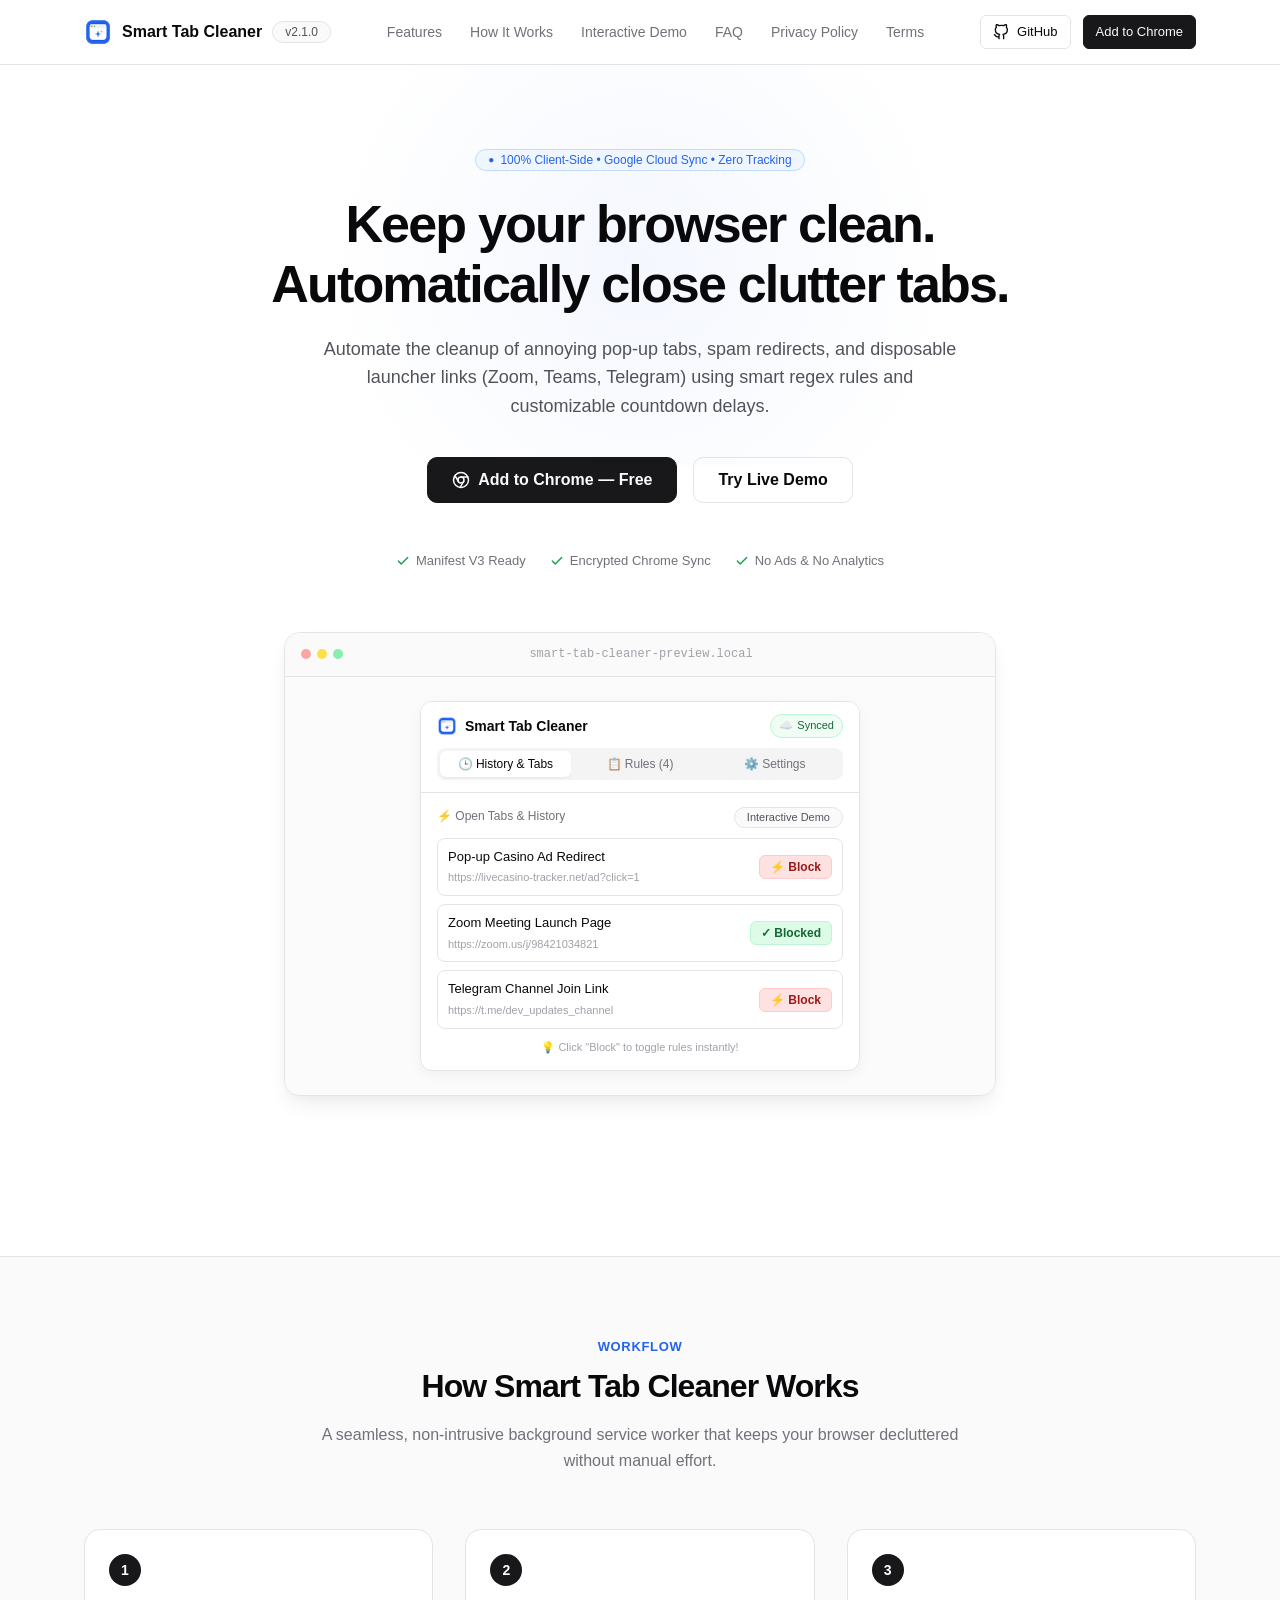
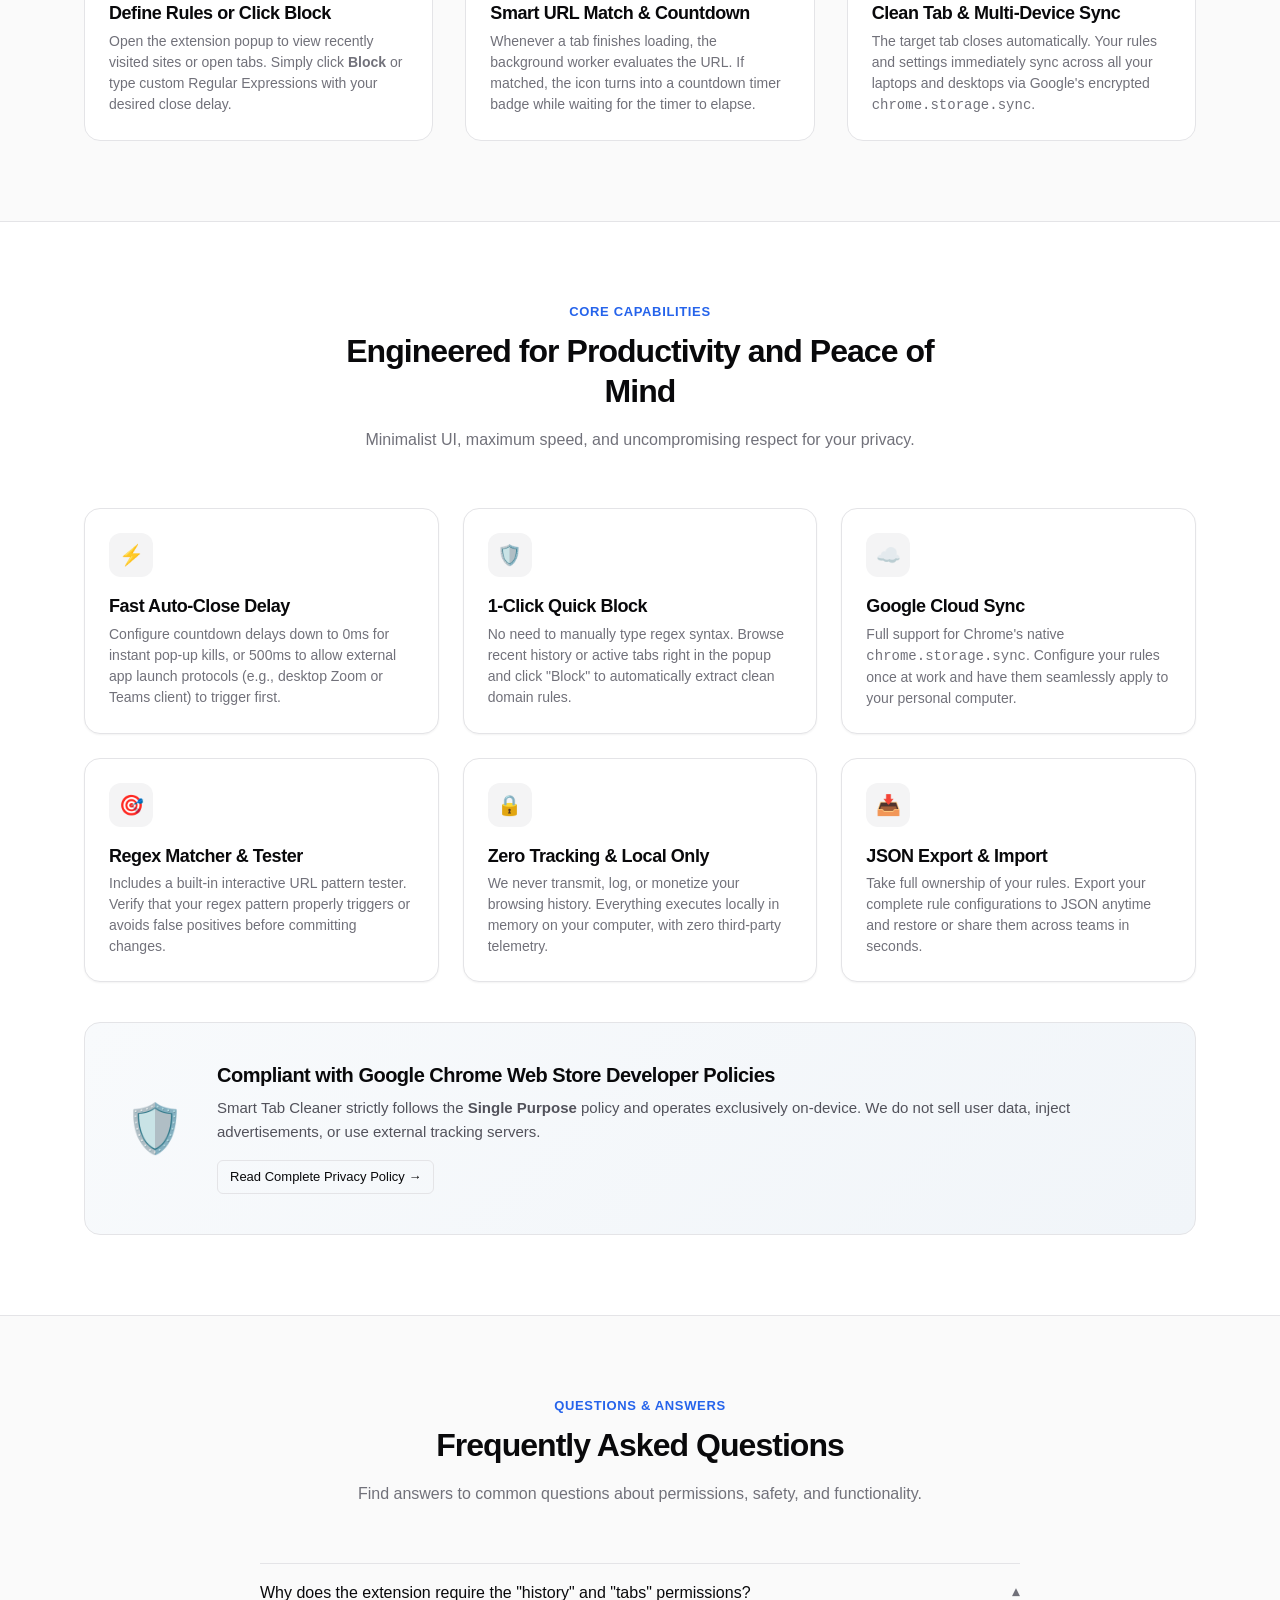
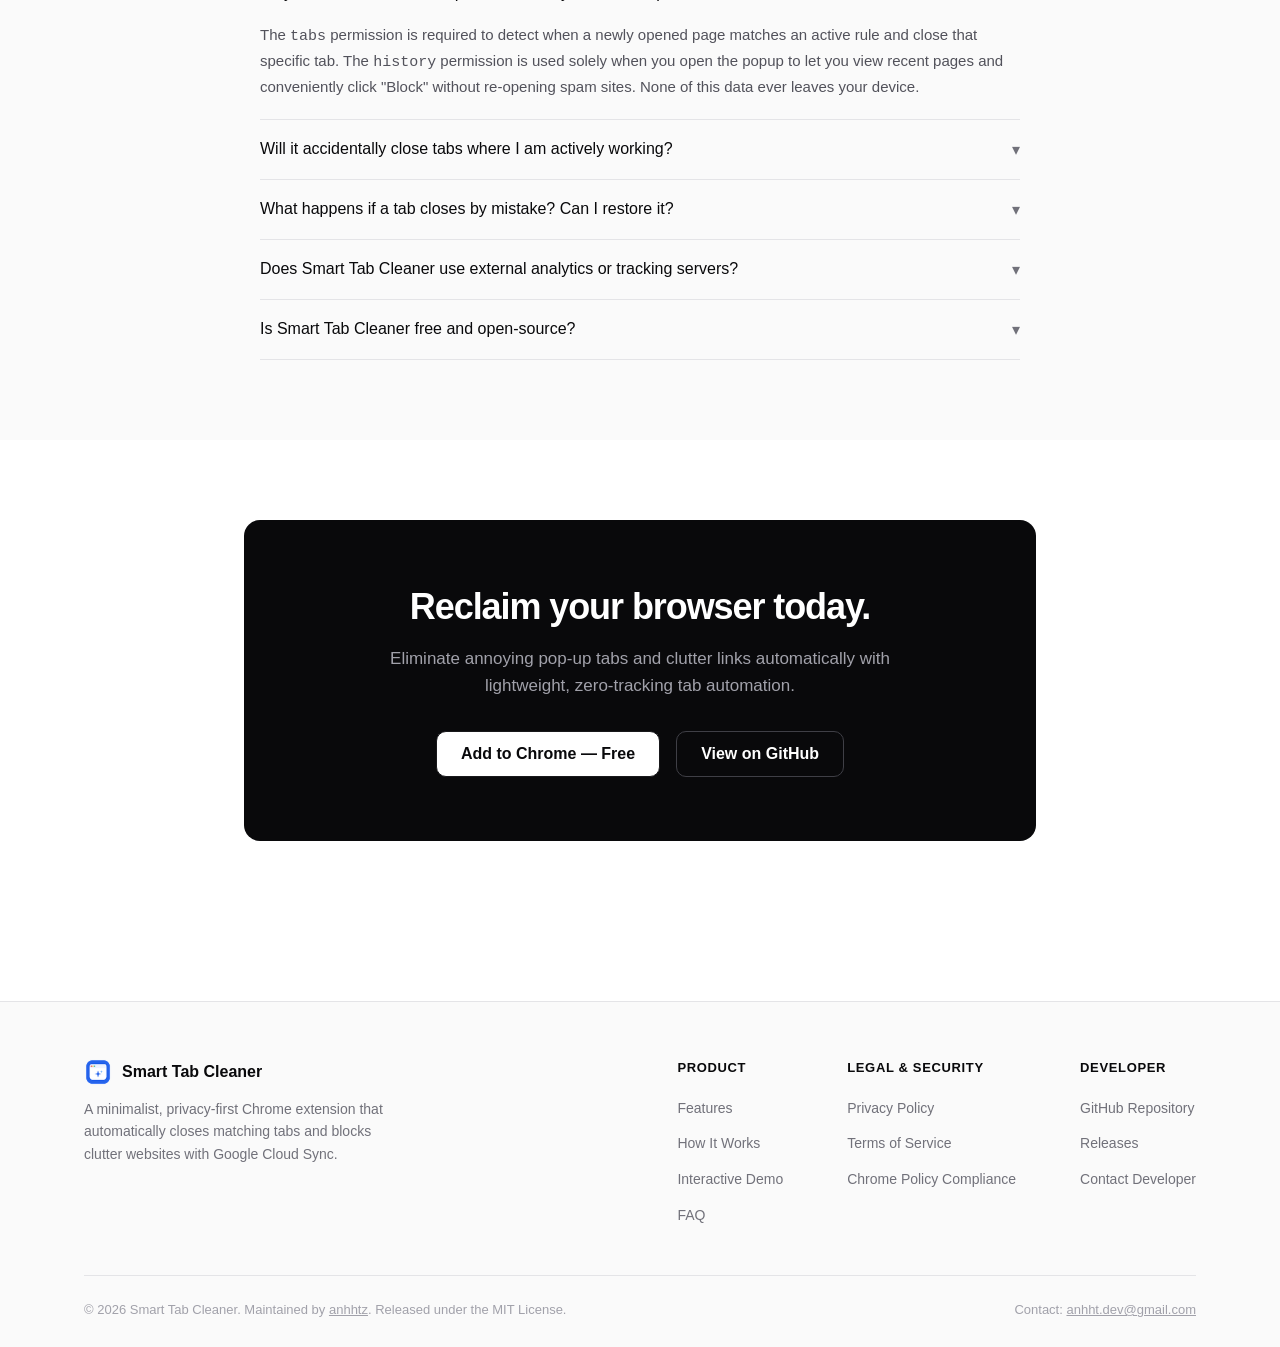
==== docs/index.html @ 65cd9bd7 "change folder to "docs"" ====
<!DOCTYPE html>
<html lang="en">
<head>
  <meta charset="UTF-8">
  <meta name="viewport" content="width=device-width, initial-scale=1.0">
  <title>Smart Tab Cleaner — Automated Tab Lifecycle & Anti-Clutter Extension</title>
  <meta name="description" content="Automate tab closing with custom rules, instant quick block from history, and seamless Google Cloud Sync. 100% Client-Side & Privacy-First.">
  <link rel="icon" type="image/png" href="./icons/icon48.png">
  <link rel="stylesheet" href="./css/shadcn.css">
</head>
<body>

  <!-- Top Navigation Bar -->
  <header class="site-header">
    <div class="container nav-wrapper">
      <a href="./index.html" class="brand-link">
        <img src="./icons/icon48.png" alt="Smart Tab Cleaner Logo" class="brand-logo">
        <span>Smart Tab Cleaner</span>
        <span class="badge badge-outline">v2.1.0</span>
      </a>

      <nav>
        <ul class="nav-links">
          <li><a href="#features" class="nav-link">Features</a></li>
          <li><a href="#how-it-works" class="nav-link">How It Works</a></li>
          <li><a href="#preview" class="nav-link">Interactive Demo</a></li>
          <li><a href="#faq" class="nav-link">FAQ</a></li>
          <li><a href="./privacy.html" class="nav-link">Privacy Policy</a></li>
          <li><a href="./terms.html" class="nav-link">Terms</a></li>
        </ul>
      </nav>

      <div class="nav-actions">
        <a href="https://github.com/anhhtz/smart-tab-cleaner-extension" target="_blank" rel="noopener noreferrer" class="btn btn-outline btn-sm">
          <svg width="16" height="16" viewBox="0 0 24 24" fill="none" stroke="currentColor" stroke-width="2" stroke-linecap="round" stroke-linejoin="round"><path d="M9 19c-5 1.5-5-2.5-7-3m14 6v-3.87a3.37 3.37 0 0 0-.94-2.61c3.14-.35 6.44-1.54 6.44-7A5.44 5.44 0 0 0 20 4.77 5.07 5.07 0 0 0 19.91 1S18.73.65 16 2.48a13.38 13.38 0 0 0-7 0C6.27.65 5.09 1 5.09 1A5.07 5.07 0 0 0 5 4.77a5.44 5.44 0 0 0-1.5 3.78c0 5.42 3.3 6.61 6.44 7A3.37 3.37 0 0 0 9 18.13V22"></path></svg>
          GitHub
        </a>
        <a href="https://github.com/anhhtz/smart-tab-cleaner-extension/releases" target="_blank" rel="noopener noreferrer" class="btn btn-primary btn-sm">
          Add to Chrome
        </a>
      </div>
    </div>
  </header>

  <!-- Hero Section -->
  <section class="hero-section">
    <div class="container">
      <div class="hero-pill">
        <span class="badge badge-brand">
          <span style="font-size: 10px;">●</span> 100% Client-Side • Google Cloud Sync • Zero Tracking
        </span>
      </div>

      <h1 class="hero-title">Keep your browser clean.<br>Automatically close clutter tabs.</h1>
      
      <p class="hero-lead">
        Automate the cleanup of annoying pop-up tabs, spam redirects, and disposable launcher links (Zoom, Teams, Telegram) using smart regex rules and customizable countdown delays.
      </p>

      <div class="hero-cta">
        <a href="https://github.com/anhhtz/smart-tab-cleaner-extension/releases" target="_blank" rel="noopener noreferrer" class="btn btn-primary btn-lg">
          <svg width="18" height="18" viewBox="0 0 24 24" fill="none" stroke="currentColor" stroke-width="2" stroke-linecap="round" stroke-linejoin="round"><circle cx="12" cy="12" r="10"></circle><circle cx="12" cy="12" r="4"></circle><line x1="21.17" y1="8" x2="12" y2="8"></line><line x1="3.95" y1="6.06" x2="8.54" y2="14"></line><line x1="10.88" y1="21.94" x2="15.46" y2="14"></line></svg>
          Add to Chrome — Free
        </a>
        <a href="#preview" class="btn btn-outline btn-lg">
          Try Live Demo
        </a>
      </div>

      <div class="meta-trust">
        <div class="meta-trust-item">
          <svg width="14" height="14" viewBox="0 0 24 24" fill="none" stroke="#16a34a" stroke-width="2.5" stroke-linecap="round" stroke-linejoin="round"><path d="M20 6L9 17l-5-5"></path></svg>
          Manifest V3 Ready
        </div>
        <div class="meta-trust-item">
          <svg width="14" height="14" viewBox="0 0 24 24" fill="none" stroke="#16a34a" stroke-width="2.5" stroke-linecap="round" stroke-linejoin="round"><path d="M20 6L9 17l-5-5"></path></svg>
          Encrypted Chrome Sync
        </div>
        <div class="meta-trust-item">
          <svg width="14" height="14" viewBox="0 0 24 24" fill="none" stroke="#16a34a" stroke-width="2.5" stroke-linecap="round" stroke-linejoin="round"><path d="M20 6L9 17l-5-5"></path></svg>
          No Ads & No Analytics
        </div>
      </div>
    </div>
  </section>

  <!-- Interactive Live Preview Section -->
  <section class="section" id="preview" style="padding-top: 0;">
    <div class="container preview-container">
      <div class="browser-mockup">
        <!-- Mockup top bar -->
        <div class="browser-mockup-header">
          <div class="window-dots">
            <div class="window-dot red"></div>
            <div class="window-dot yellow"></div>
            <div class="window-dot green"></div>
          </div>
          <div style="font-size: 0.75rem; color: #a1a1aa; font-family: monospace;">smart-tab-cleaner-preview.local</div>
          <div style="width: 40px;"></div>
        </div>

        <!-- Mockup body containing Extension UI -->
        <div class="browser-mockup-body">
          <div class="extension-frame">
            <!-- Extension Header -->
            <div class="ext-header">
              <div class="ext-top">
                <div class="ext-brand">
                  <img src="./icons/icon48.png" width="20" height="20" alt="icon">
                  <span>Smart Tab Cleaner</span>
                </div>
                <div class="ext-sync-pill">
                  <span>☁️</span> Synced
                </div>
              </div>

              <!-- Extension Nav Tabs -->
              <div class="ext-tabs-nav">
                <button class="ext-tab-btn active" data-tab="paneHistory">🕒 History & Tabs</button>
                <button class="ext-tab-btn" data-tab="paneRules">📋 Rules (4)</button>
                <button class="ext-tab-btn" data-tab="paneSettings">⚙️ Settings</button>
              </div>
            </div>

            <!-- TAB 1: History & Open Tabs Pane -->
            <div class="ext-content ext-tab-pane" id="paneHistory">
              <div style="margin-bottom: 10px; display: flex; justify-content: space-between; align-items: center;">
                <span style="font-size: 0.75rem; color: #71717a; font-weight: 500;">⚡ Open Tabs & History</span>
                <span class="badge badge-outline" style="font-size: 0.6875rem;">Interactive Demo</span>
              </div>

              <!-- List item 1 -->
              <div class="ext-list-item">
                <div class="ext-item-info">
                  <div class="ext-item-title">Pop-up Casino Ad Redirect</div>
                  <div class="ext-item-url">https://livecasino-tracker.net/ad?click=1</div>
                </div>
                <button class="demo-block-btn ext-btn-block">⚡ Block</button>
              </div>

              <!-- List item 2 -->
              <div class="ext-list-item">
                <div class="ext-item-info">
                  <div class="ext-item-title">Zoom Meeting Launch Page</div>
                  <div class="ext-item-url">https://zoom.us/j/98421034821</div>
                </div>
                <button class="demo-block-btn ext-btn-blocked">✓ Blocked</button>
              </div>

              <!-- List item 3 -->
              <div class="ext-list-item">
                <div class="ext-item-info">
                  <div class="ext-item-title">Telegram Channel Join Link</div>
                  <div class="ext-item-url">https://t.me/dev_updates_channel</div>
                </div>
                <button class="demo-block-btn ext-btn-block">⚡ Block</button>
              </div>

              <div style="font-size: 0.6875rem; color: #a1a1aa; text-align: center; margin-top: 10px;">
                💡 Click "Block" to toggle rules instantly!
              </div>
            </div>

            <!-- TAB 2: Rules & Live Tester Pane -->
            <div class="ext-content ext-tab-pane" id="paneRules" style="display: none;">
              <!-- Tester Box -->
              <div style="background: #fafafa; border: 1px solid var(--border); border-radius: 8px; padding: 10px; margin-bottom: 12px;">
                <div style="font-size: 0.75rem; font-weight: 600; margin-bottom: 6px;">🧪 Test URL Matcher</div>
                <input type="text" id="demoTesterInput" placeholder="Paste URL to test (e.g. zoom.us/j/...)" value="https://zoom.us/j/912837482" style="width: 100%; font-size: 0.75rem; padding: 6px 8px; border: 1px solid var(--border); border-radius: 6px; outline: none; margin-bottom: 6px;">
                
                <div style="display: flex; gap: 4px; flex-wrap: wrap; margin-bottom: 6px;">
                  <button class="demo-url-chip badge badge-outline" data-url="https://zoom.us/j/912837482" style="cursor: pointer;">Zoom</button>
                  <button class="demo-url-chip badge badge-outline" data-url="https://t.me/samplegroup" style="cursor: pointer;">Telegram</button>
                  <button class="demo-url-chip badge badge-outline" data-url="https://livecasino.example.com" style="cursor: pointer;">Ad Match</button>
                  <button class="demo-url-chip badge badge-outline" data-url="https://github.com/explore" style="cursor: pointer;">Safe Site</button>
                </div>

                <div id="demoTesterResult"></div>
              </div>

              <!-- Rules preview list -->
              <div style="font-size: 0.6875rem; font-weight: 600; color: #71717a; margin-bottom: 6px;">ACTIVE AUTO-CLOSE RULES</div>
              
              <div class="ext-list-item" style="padding: 6px 10px;">
                <div class="ext-item-info">
                  <div class="ext-item-title" style="font-size: 0.75rem;">Zoom Meeting Launcher</div>
                  <div class="ext-item-url" style="font-size: 0.6875rem; font-family: monospace;">zoom\.us/j/.*</div>
                </div>
                <span class="badge badge-brand" style="font-size: 0.6875rem;">500ms</span>
              </div>

              <div class="ext-list-item" style="padding: 6px 10px;">
                <div class="ext-item-info">
                  <div class="ext-item-title" style="font-size: 0.75rem;">Telegram Join Link</div>
                  <div class="ext-item-url" style="font-size: 0.6875rem; font-family: monospace;">t\.me/.*</div>
                </div>
                <span class="badge badge-brand" style="font-size: 0.6875rem;">500ms</span>
              </div>
            </div>

            <!-- TAB 3: Settings Pane -->
            <div class="ext-content ext-tab-pane" id="paneSettings" style="display: none;">
              <div style="border-bottom: 1px solid var(--border); padding-bottom: 10px; margin-bottom: 10px;">
                <div style="font-size: 0.75rem; font-weight: 600; margin-bottom: 2px;">Default Countdown Delay</div>
                <div style="font-size: 0.6875rem; color: #71717a; margin-bottom: 6px;">Delay in milliseconds before closing matching tabs.</div>
                <div style="display: flex; align-items: center; gap: 8px;">
                  <span class="badge badge-brand">500 ms (Default)</span>
                  <span class="badge badge-outline">0 ms (Instant)</span>
                </div>
              </div>

              <div>
                <div style="font-size: 0.75rem; font-weight: 600; margin-bottom: 2px;">Backup & Cloud Sync</div>
                <div style="font-size: 0.6875rem; color: #71717a; margin-bottom: 8px;">All rules automatically sync across your Chrome devices via your Google Account.</div>
                <div style="display: flex; gap: 8px;">
                  <span class="btn btn-outline btn-sm" style="font-size: 0.6875rem; padding: 4px 8px;">📥 Export JSON</span>
                  <span class="btn btn-outline btn-sm" style="font-size: 0.6875rem; padding: 4px 8px;">📤 Import JSON</span>
                </div>
              </div>
            </div>

          </div>
        </div>
      </div>
    </div>
  </section>

  <!-- How It Works Section -->
  <section class="section" id="how-it-works" style="background-color: #fafafa; border-top: 1px solid var(--border); border-bottom: 1px solid var(--border);">
    <div class="container">
      <div class="section-header">
        <div class="section-subtitle">Workflow</div>
        <h2 class="section-title">How Smart Tab Cleaner Works</h2>
        <p class="section-lead">A seamless, non-intrusive background service worker that keeps your browser decluttered without manual effort.</p>
      </div>

      <div class="steps-container">
        <!-- Step 1 -->
        <div class="step-card">
          <div class="step-number">1</div>
          <h3 class="card-title">Define Rules or Click Block</h3>
          <p class="card-description">
            Open the extension popup to view recently visited sites or open tabs. Simply click <strong>Block</strong> or type custom Regular Expressions with your desired close delay.
          </p>
        </div>

        <!-- Step 2 -->
        <div class="step-card">
          <div class="step-number">2</div>
          <h3 class="card-title">Smart URL Match & Countdown</h3>
          <p class="card-description">
            Whenever a tab finishes loading, the background worker evaluates the URL. If matched, the icon turns into a countdown timer badge while waiting for the timer to elapse.
          </p>
        </div>

        <!-- Step 3 -->
        <div class="step-card">
          <div class="step-number">3</div>
          <h3 class="card-title">Clean Tab & Multi-Device Sync</h3>
          <p class="card-description">
            The target tab closes automatically. Your rules and settings immediately sync across all your laptops and desktops via Google's encrypted <code>chrome.storage.sync</code>.
          </p>
        </div>
      </div>
    </div>
  </section>

  <!-- Key Features Grid -->
  <section class="section" id="features">
    <div class="container">
      <div class="section-header">
        <div class="section-subtitle">Core Capabilities</div>
        <h2 class="section-title">Engineered for Productivity and Peace of Mind</h2>
        <p class="section-lead">Minimalist UI, maximum speed, and uncompromising respect for your privacy.</p>
      </div>

      <div class="features-grid">
        <!-- Feature 1 -->
        <div class="card">
          <div class="feature-icon-wrapper">⚡</div>
          <h3 class="card-title">Fast Auto-Close Delay</h3>
          <p class="card-description">
            Configure countdown delays down to 0ms for instant pop-up kills, or 500ms to allow external app launch protocols (e.g., desktop Zoom or Teams client) to trigger first.
          </p>
        </div>

        <!-- Feature 2 -->
        <div class="card">
          <div class="feature-icon-wrapper">🛡️</div>
          <h3 class="card-title">1-Click Quick Block</h3>
          <p class="card-description">
            No need to manually type regex syntax. Browse recent history or active tabs right in the popup and click "Block" to automatically extract clean domain rules.
          </p>
        </div>

        <!-- Feature 3 -->
        <div class="card">
          <div class="feature-icon-wrapper">☁️</div>
          <h3 class="card-title">Google Cloud Sync</h3>
          <p class="card-description">
            Full support for Chrome's native <code>chrome.storage.sync</code>. Configure your rules once at work and have them seamlessly apply to your personal computer.
          </p>
        </div>

        <!-- Feature 4 -->
        <div class="card">
          <div class="feature-icon-wrapper">🎯</div>
          <h3 class="card-title">Regex Matcher & Tester</h3>
          <p class="card-description">
            Includes a built-in interactive URL pattern tester. Verify that your regex pattern properly triggers or avoids false positives before committing changes.
          </p>
        </div>

        <!-- Feature 5 -->
        <div class="card">
          <div class="feature-icon-wrapper">🔒</div>
          <h3 class="card-title">Zero Tracking & Local Only</h3>
          <p class="card-description">
            We never transmit, log, or monetize your browsing history. Everything executes locally in memory on your computer, with zero third-party telemetry.
          </p>
        </div>

        <!-- Feature 6 -->
        <div class="card">
          <div class="feature-icon-wrapper">📥</div>
          <h3 class="card-title">JSON Export & Import</h3>
          <p class="card-description">
            Take full ownership of your rules. Export your complete rule configurations to JSON anytime and restore or share them across teams in seconds.
          </p>
        </div>
      </div>

      <!-- Privacy Callout Banner -->
      <div class="privacy-banner">
        <div class="privacy-banner-icon">🛡️</div>
        <div class="privacy-banner-content">
          <h3>Compliant with Google Chrome Web Store Developer Policies</h3>
          <p>
            Smart Tab Cleaner strictly follows the <strong>Single Purpose</strong> policy and operates exclusively on-device. We do not sell user data, inject advertisements, or use external tracking servers.
          </p>
          <a href="./privacy.html" class="btn btn-outline btn-sm">
            Read Complete Privacy Policy →
          </a>
        </div>
      </div>
    </div>
  </section>

  <!-- FAQ Accordion Section -->
  <section class="section" id="faq" style="background-color: #fafafa; border-top: 1px solid var(--border);">
    <div class="container container-narrow">
      <div class="section-header">
        <div class="section-subtitle">Questions & Answers</div>
        <h2 class="section-title">Frequently Asked Questions</h2>
        <p class="section-lead">Find answers to common questions about permissions, safety, and functionality.</p>
      </div>

      <div class="faq-accordion">
        <!-- Item 1 -->
        <div class="faq-item open">
          <button class="faq-question">
            <span>Why does the extension require the "history" and "tabs" permissions?</span>
            <span class="faq-icon">▾</span>
          </button>
          <div class="faq-answer">
            The <code>tabs</code> permission is required to detect when a newly opened page matches an active rule and close that specific tab. The <code>history</code> permission is used solely when you open the popup to let you view recent pages and conveniently click "Block" without re-opening spam sites. None of this data ever leaves your device.
          </div>
        </div>

        <!-- Item 2 -->
        <div class="faq-item">
          <button class="faq-question">
            <span>Will it accidentally close tabs where I am actively working?</span>
            <span class="faq-icon">▾</span>
          </button>
          <div class="faq-answer">
            No. The extension only closes tabs that match your explicitly configured rules or blocked domains. Internal browser URLs (like <code>chrome://</code>, <code>about:</code>, or Web Store pages) are completely protected and ignored.
          </div>
        </div>

        <!-- Item 3 -->
        <div class="faq-item">
          <button class="faq-question">
            <span>What happens if a tab closes by mistake? Can I restore it?</span>
            <span class="faq-icon">▾</span>
          </button>
          <div class="faq-answer">
            Yes. Any tab closed by the extension is recorded in your standard Chrome browsing history. You can reopen it at any time using your browser's shortcut (<code>Ctrl + Shift + T</code> on Windows/Linux or <code>Cmd + Shift + T</code> on macOS).
          </div>
        </div>

        <!-- Item 4 -->
        <div class="faq-item">
          <button class="faq-question">
            <span>Does Smart Tab Cleaner use external analytics or tracking servers?</span>
            <span class="faq-icon">▾</span>
          </button>
          <div class="faq-answer">
            No. The extension contains zero tracking scripts, zero Google Analytics, and no telemetry. All rule evaluations happen in your browser's background Service Worker, and syncing is handled directly through Google's native <code>chrome.storage.sync</code> infrastructure.
          </div>
        </div>

        <!-- Item 5 -->
        <div class="faq-item">
          <button class="faq-question">
            <span>Is Smart Tab Cleaner free and open-source?</span>
            <span class="faq-icon">▾</span>
          </button>
          <div class="faq-answer">
            Yes, Smart Tab Cleaner is 100% free and open-source under the MIT License. The complete source code is publicly accessible on GitHub.
          </div>
        </div>
      </div>
    </div>
  </section>

  <!-- CTA Box Section -->
  <section class="section">
    <div class="container container-narrow">
      <div class="cta-box">
        <h2>Reclaim your browser today.</h2>
        <p>Eliminate annoying pop-up tabs and clutter links automatically with lightweight, zero-tracking tab automation.</p>
        <div style="display: flex; justify-content: center; gap: 16px; flex-wrap: wrap;">
          <a href="https://github.com/anhhtz/smart-tab-cleaner-extension/releases" target="_blank" rel="noopener noreferrer" class="btn btn-primary btn-lg">
            Add to Chrome — Free
          </a>
          <a href="https://github.com/anhhtz/smart-tab-cleaner-extension" target="_blank" rel="noopener noreferrer" class="btn btn-outline btn-lg" style="color: #ffffff; border-color: #3f3f46;">
            View on GitHub
          </a>
        </div>
      </div>
    </div>
  </section>

  <!-- Footer -->
  <footer class="site-footer">
    <div class="container">
      <div class="footer-top">
        <div class="footer-brand">
          <div class="brand-link" style="margin-bottom: 8px;">
            <img src="./icons/icon48.png" alt="Smart Tab Cleaner" class="brand-logo">
            <span>Smart Tab Cleaner</span>
          </div>
          <p class="footer-desc">
            A minimalist, privacy-first Chrome extension that automatically closes matching tabs and blocks clutter websites with Google Cloud Sync.
          </p>
        </div>

        <div class="footer-nav">
          <div>
            <div class="footer-column-title">Product</div>
            <ul class="footer-links">
              <li><a href="#features" class="footer-link">Features</a></li>
              <li><a href="#how-it-works" class="footer-link">How It Works</a></li>
              <li><a href="#preview" class="footer-link">Interactive Demo</a></li>
              <li><a href="#faq" class="footer-link">FAQ</a></li>
            </ul>
          </div>

          <div>
            <div class="footer-column-title">Legal & Security</div>
            <ul class="footer-links">
              <li><a href="./privacy.html" class="footer-link">Privacy Policy</a></li>
              <li><a href="./terms.html" class="footer-link">Terms of Service</a></li>
              <li><a href="https://developer.chrome.com/docs/webstore/program-policies/" target="_blank" rel="noopener noreferrer" class="footer-link">Chrome Policy Compliance</a></li>
            </ul>
          </div>

          <div>
            <div class="footer-column-title">Developer</div>
            <ul class="footer-links">
              <li><a href="https://github.com/anhhtz/smart-tab-cleaner-extension" target="_blank" rel="noopener noreferrer" class="footer-link">GitHub Repository</a></li>
              <li><a href="https://github.com/anhhtz/smart-tab-cleaner-extension/releases" target="_blank" rel="noopener noreferrer" class="footer-link">Releases</a></li>
              <li><a href="mailto:anhht.dev@gmail.com" class="footer-link">Contact Developer</a></li>
            </ul>
          </div>
        </div>
      </div>

      <div class="footer-bottom">
        <div>
          © 2026 Smart Tab Cleaner. Maintained by <a href="https://github.com/anhhtz" target="_blank" rel="noopener noreferrer" style="text-decoration: underline;">anhhtz</a>. Released under the MIT License.
        </div>
        <div>
          Contact: <a href="mailto:anhht.dev@gmail.com" style="text-decoration: underline;">anhht.dev@gmail.com</a>
        </div>
      </div>
    </div>
  </footer>

  <script src="./js/main.js"></script>
</body>
</html>
---- docs/css/shadcn.css ----
/* ==========================================================================
   ShadCN Light Theme & Modern Minimalist Design Tokens
   Tailored for Smart Tab Cleaner Website
   ========================================================================== */

:root {
  --font-sans: -apple-system, BlinkMacSystemFont, "Segoe UI", Roboto, "Helvetica Neue", Arial, sans-serif;
  
  /* ShadCN Slate / Zinc Light Palette */
  --background: #ffffff;
  --foreground: #09090b;
  
  --muted: #f4f4f5;
  --muted-foreground: #71717a;
  
  --card: #ffffff;
  --card-foreground: #09090b;
  --card-border: #e4e4e7;
  
  --popover: #ffffff;
  --popover-foreground: #09090b;
  
  --border: #e4e4e7;
  --input: #e4e4e7;
  --ring: #18181b;
  
  --primary: #18181b;
  --primary-foreground: #fafafa;
  --primary-hover: #27272a;
  
  --brand: #2563eb;
  --brand-hover: #1d4ed8;
  --brand-light: #eff6ff;
  --brand-border: #bfdbfe;
  
  --secondary: #f4f4f5;
  --secondary-foreground: #18181b;
  --secondary-hover: #e4e4e7;
  
  --accent: #f4f4f5;
  --accent-foreground: #18181b;
  
  --destructive: #ef4444;
  --destructive-foreground: #ffffff;
  
  --success: #10b981;
  --success-light: #ecfdf5;
  --success-border: #a7f3d0;
  
  --radius-sm: 6px;
  --radius: 8px;
  --radius-md: 10px;
  --radius-lg: 12px;
  --radius-xl: 16px;
  --radius-full: 9999px;
  
  --shadow-subtle: 0 1px 2px 0 rgba(0, 0, 0, 0.05);
  --shadow-card: 0 1px 3px 0 rgba(0, 0, 0, 0.06), 0 1px 2px -1px rgba(0, 0, 0, 0.04);
  --shadow-card-hover: 0 4px 12px -2px rgba(0, 0, 0, 0.08), 0 2px 6px -2px rgba(0, 0, 0, 0.04);
  --shadow-float: 0 12px 24px -6px rgba(0, 0, 0, 0.08), 0 4px 12px -2px rgba(0, 0, 0, 0.03);
}

/* Reset & Base */
*, *::before, *::after {
  box-sizing: border-box;
  margin: 0;
  padding: 0;
}

html {
  scroll-behavior: smooth;
  font-family: var(--font-sans);
  background-color: var(--background);
  color: var(--foreground);
  -webkit-font-smoothing: antialiased;
  -moz-osx-font-smoothing: grayscale;
}

body {
  min-height: 100vh;
  display: flex;
  flex-direction: column;
  line-height: 1.6;
}

/* Container */
.container {
  width: 100%;
  max-width: 1160px;
  margin-left: auto;
  margin-right: auto;
  padding-left: 24px;
  padding-right: 24px;
}

.container-narrow {
  max-width: 840px;
}

/* Typography */
h1, h2, h3, h4, h5, h6 {
  color: var(--foreground);
  font-weight: 600;
  letter-spacing: -0.025em;
  line-height: 1.25;
}

h1 {
  font-size: 2.75rem;
  font-weight: 700;
  letter-spacing: -0.035em;
}

h2 {
  font-size: 2rem;
  font-weight: 600;
  letter-spacing: -0.03em;
}

h3 {
  font-size: 1.25rem;
  font-weight: 600;
}

p {
  color: #52525b;
}

a {
  color: inherit;
  text-decoration: none;
  transition: color 0.15s ease;
}

/* Navbar */
.site-header {
  position: sticky;
  top: 0;
  z-index: 50;
  width: 100%;
  border-bottom: 1px solid var(--border);
  background-color: rgba(255, 255, 255, 0.85);
  backdrop-filter: blur(12px);
  -webkit-backdrop-filter: blur(12px);
}

.nav-wrapper {
  display: flex;
  align-items: center;
  justify-content: space-between;
  height: 64px;
}

.brand-link {
  display: flex;
  align-items: center;
  gap: 10px;
  font-weight: 600;
  font-size: 1rem;
  color: var(--foreground);
}

.brand-logo {
  width: 28px;
  height: 28px;
  object-fit: contain;
}

.nav-links {
  display: flex;
  align-items: center;
  gap: 28px;
  list-style: none;
}

.nav-link {
  font-size: 0.875rem;
  font-weight: 500;
  color: #71717a;
  transition: color 0.15s ease;
}

.nav-link:hover, .nav-link.active {
  color: var(--foreground);
}

.nav-actions {
  display: flex;
  align-items: center;
  gap: 12px;
}

/* ShadCN Buttons */
.btn {
  display: inline-flex;
  align-items: center;
  justify-content: center;
  gap: 8px;
  font-size: 0.875rem;
  font-weight: 500;
  border-radius: var(--radius);
  padding: 8px 16px;
  line-height: 1.25rem;
  transition: all 0.15s ease-in-out;
  cursor: pointer;
  border: 1px solid transparent;
  white-space: nowrap;
}

.btn-sm {
  font-size: 0.8125rem;
  padding: 6px 12px;
  border-radius: var(--radius-sm);
}

.btn-lg {
  font-size: 1rem;
  padding: 12px 24px;
  border-radius: var(--radius-md);
  font-weight: 600;
}

.btn-primary {
  background-color: var(--primary);
  color: var(--primary-foreground);
  border-color: var(--primary);
}

.btn-primary:hover {
  background-color: var(--primary-hover);
  border-color: var(--primary-hover);
}

.btn-secondary {
  background-color: var(--secondary);
  color: var(--secondary-foreground);
  border-color: var(--border);
}

.btn-secondary:hover {
  background-color: var(--secondary-hover);
}

.btn-outline {
  background-color: transparent;
  border-color: var(--border);
  color: var(--foreground);
}

.btn-outline:hover {
  background-color: var(--muted);
  border-color: #d4d4d8;
}

.btn-brand {
  background-color: var(--brand);
  color: #ffffff;
  border-color: var(--brand);
}

.btn-brand:hover {
  background-color: var(--brand-hover);
}

/* Badges */
.badge {
  display: inline-flex;
  align-items: center;
  gap: 6px;
  border-radius: var(--radius-full);
  padding: 4px 12px;
  font-size: 0.75rem;
  font-weight: 500;
  line-height: 1;
  border: 1px solid transparent;
}

.badge-outline {
  border-color: var(--border);
  color: #52525b;
  background-color: #fafafa;
}

.badge-brand {
  background-color: var(--brand-light);
  border-color: var(--brand-border);
  color: var(--brand);
}

.badge-success {
  background-color: var(--success-light);
  border-color: var(--success-border);
  color: #047857;
}

/* Cards (ShadCN style) */
.card {
  background-color: var(--card);
  border: 1px solid var(--card-border);
  border-radius: var(--radius-xl);
  padding: 24px;
  box-shadow: var(--shadow-subtle);
  transition: border-color 0.15s ease, box-shadow 0.15s ease, transform 0.15s ease;
}

.card:hover {
  border-color: #d4d4d8;
  box-shadow: var(--shadow-card-hover);
}

.card-header {
  margin-bottom: 16px;
}

.card-title {
  font-size: 1.125rem;
  font-weight: 600;
  margin-bottom: 6px;
  color: var(--foreground);
}

.card-description {
  font-size: 0.875rem;
  color: var(--muted-foreground);
  line-height: 1.5;
}

/* Hero Section */
.hero-section {
  padding: 80px 0 60px;
  text-align: center;
  position: relative;
  overflow: hidden;
}

.hero-section::before {
  content: "";
  position: absolute;
  top: 0;
  left: 50%;
  transform: translateX(-50%);
  width: 800px;
  height: 400px;
  background: radial-gradient(circle, rgba(37, 99, 235, 0.05) 0%, rgba(255, 255, 255, 0) 70%);
  pointer-events: none;
  z-index: -1;
}

.hero-pill {
  margin-bottom: 24px;
}

.hero-title {
  max-width: 820px;
  margin: 0 auto 20px;
  font-size: 3.25rem;
  line-height: 1.15;
}

.hero-lead {
  max-width: 640px;
  margin: 0 auto 36px;
  font-size: 1.125rem;
  color: #52525b;
}

.hero-cta {
  display: flex;
  align-items: center;
  justify-content: center;
  gap: 16px;
  flex-wrap: wrap;
  margin-bottom: 48px;
}

.meta-trust {
  display: flex;
  align-items: center;
  justify-content: center;
  gap: 24px;
  font-size: 0.8125rem;
  color: #71717a;
}

.meta-trust-item {
  display: flex;
  align-items: center;
  gap: 6px;
}

/* Interactive Preview Window */
.preview-container {
  max-width: 760px;
  margin: 0 auto 80px;
}

.browser-mockup {
  background-color: var(--background);
  border: 1px solid var(--border);
  border-radius: var(--radius-xl);
  box-shadow: var(--shadow-float);
  overflow: hidden;
}

.browser-mockup-header {
  background-color: #fafafa;
  border-bottom: 1px solid var(--border);
  padding: 12px 16px;
  display: flex;
  align-items: center;
  justify-content: space-between;
}

.window-dots {
  display: flex;
  gap: 6px;
}

.window-dot {
  width: 10px;
  height: 10px;
  border-radius: 50%;
  background-color: #e4e4e7;
}

.window-dot.red { background-color: #fca5a5; }
.window-dot.yellow { background-color: #fde047; }
.window-dot.green { background-color: #86efac; }

.browser-mockup-body {
  padding: 24px;
  background-color: #fbfbfb;
  display: flex;
  justify-content: center;
}

/* Extension Interactive Frame inside mockup */
.extension-frame {
  width: 440px;
  background-color: #ffffff;
  border: 1px solid var(--border);
  border-radius: var(--radius-lg);
  box-shadow: 0 4px 16px -2px rgba(0, 0, 0, 0.06);
  overflow: hidden;
  text-align: left;
}

.ext-header {
  padding: 12px 16px;
  border-bottom: 1px solid var(--border);
  background-color: #ffffff;
}

.ext-top {
  display: flex;
  align-items: center;
  justify-content: space-between;
  margin-bottom: 10px;
}

.ext-brand {
  display: flex;
  align-items: center;
  gap: 8px;
  font-weight: 600;
  font-size: 0.875rem;
}

.ext-sync-pill {
  font-size: 0.6875rem;
  background-color: #f0fdf4;
  color: #166534;
  border: 1px solid #bbf7d0;
  padding: 2px 8px;
  border-radius: var(--radius-full);
  display: flex;
  align-items: center;
  gap: 4px;
}

.ext-tabs-nav {
  display: flex;
  gap: 4px;
  background-color: #f4f4f5;
  padding: 3px;
  border-radius: var(--radius);
}

.ext-tab-btn {
  flex: 1;
  padding: 6px 8px;
  font-size: 0.75rem;
  font-weight: 500;
  text-align: center;
  background: transparent;
  border: none;
  border-radius: var(--radius-sm);
  cursor: pointer;
  color: #71717a;
  transition: all 0.15s ease;
}

.ext-tab-btn.active {
  background-color: #ffffff;
  color: var(--foreground);
  box-shadow: 0 1px 2px rgba(0, 0, 0, 0.05);
}

.ext-content {
  padding: 14px 16px;
  font-size: 0.8125rem;
}

.ext-list-item {
  display: flex;
  align-items: center;
  justify-content: space-between;
  padding: 8px 10px;
  border: 1px solid var(--border);
  border-radius: var(--radius);
  margin-bottom: 8px;
  background: #ffffff;
  transition: border-color 0.15s;
}

.ext-list-item:hover {
  border-color: #d4d4d8;
}

.ext-item-info {
  display: flex;
  flex-direction: column;
  gap: 2px;
  overflow: hidden;
  max-width: 250px;
}

.ext-item-title {
  font-weight: 500;
  color: var(--foreground);
  font-size: 0.8125rem;
  white-space: nowrap;
  overflow: hidden;
  text-overflow: ellipsis;
}

.ext-item-url {
  font-size: 0.6875rem;
  color: #a1a1aa;
  white-space: nowrap;
  overflow: hidden;
  text-overflow: ellipsis;
}

.ext-btn-block {
  background-color: #fee2e2;
  color: #991b1b;
  border: 1px solid #fecaca;
  padding: 4px 10px;
  font-size: 0.75rem;
  font-weight: 600;
  border-radius: var(--radius-sm);
  cursor: pointer;
  transition: all 0.15s;
}

.ext-btn-block:hover {
  background-color: #fecaca;
}

.ext-btn-blocked {
  background-color: #dcfce7;
  color: #166534;
  border: 1px solid #bbf7d0;
  padding: 4px 10px;
  font-size: 0.75rem;
  font-weight: 600;
  border-radius: var(--radius-sm);
}

/* Feature Grid */
.section {
  padding: 80px 0;
}

.section-header {
  text-align: center;
  max-width: 640px;
  margin: 0 auto 56px;
}

.section-subtitle {
  color: var(--brand);
  font-size: 0.8125rem;
  font-weight: 600;
  text-transform: uppercase;
  letter-spacing: 0.05em;
  margin-bottom: 8px;
}

.section-title {
  margin-bottom: 16px;
}

.section-lead {
  font-size: 1rem;
  color: #71717a;
}

.features-grid {
  display: grid;
  grid-template-columns: repeat(3, 1fr);
  gap: 24px;
}

.feature-icon-wrapper {
  width: 44px;
  height: 44px;
  border-radius: var(--radius-lg);
  background-color: #f4f4f5;
  display: flex;
  align-items: center;
  justify-content: center;
  margin-bottom: 18px;
  font-size: 1.25rem;
}

/* How It Works (Steps) */
.steps-container {
  display: grid;
  grid-template-columns: repeat(3, 1fr);
  gap: 32px;
  position: relative;
}

.step-card {
  padding: 24px;
  border: 1px solid var(--border);
  border-radius: var(--radius-xl);
  background: #ffffff;
  position: relative;
}

.step-number {
  display: inline-flex;
  align-items: center;
  justify-content: center;
  width: 32px;
  height: 32px;
  background-color: var(--primary);
  color: #ffffff;
  font-size: 0.875rem;
  font-weight: 600;
  border-radius: var(--radius-full);
  margin-bottom: 16px;
}

/* Privacy Guarantee Banner */
.privacy-banner {
  background: linear-gradient(135deg, #f8fafc 0%, #f1f5f9 100%);
  border: 1px solid var(--border);
  border-radius: var(--radius-xl);
  padding: 40px;
  margin-top: 40px;
  display: flex;
  align-items: center;
  gap: 32px;
}

.privacy-banner-icon {
  font-size: 3rem;
  line-height: 1;
}

.privacy-banner-content h3 {
  margin-bottom: 8px;
}

.privacy-banner-content p {
  font-size: 0.9375rem;
  margin-bottom: 16px;
}

/* FAQ Accordion (ShadCN style) */
.faq-accordion {
  max-width: 760px;
  margin: 0 auto;
  border-top: 1px solid var(--border);
}

.faq-item {
  border-bottom: 1px solid var(--border);
}

.faq-question {
  width: 100%;
  padding: 20px 0;
  display: flex;
  align-items: center;
  justify-content: space-between;
  text-align: left;
  background: transparent;
  border: none;
  font-size: 1rem;
  font-weight: 500;
  color: var(--foreground);
  cursor: pointer;
  transition: color 0.15s;
}

.faq-question:hover {
  color: var(--brand);
}

.faq-icon {
  transition: transform 0.2s ease;
  font-size: 1rem;
  color: #71717a;
}

.faq-item.open .faq-icon {
  transform: rotate(180deg);
}

.faq-answer {
  max-height: 0;
  overflow: hidden;
  transition: max-height 0.25s ease-out, padding 0.25s ease;
  color: #52525b;
  font-size: 0.9375rem;
  line-height: 1.6;
}

.faq-item.open .faq-answer {
  max-height: 300px;
  padding-bottom: 20px;
}

/* CTA Section */
.cta-box {
  background-color: #09090b;
  color: #ffffff;
  border-radius: var(--radius-xl);
  padding: 64px 32px;
  text-align: center;
  margin-bottom: 80px;
  position: relative;
  overflow: hidden;
}

.cta-box h2 {
  color: #ffffff;
  font-size: 2.25rem;
  margin-bottom: 16px;
}

.cta-box p {
  color: #a1a1aa;
  max-width: 520px;
  margin: 0 auto 32px;
  font-size: 1.0625rem;
}

.cta-box .btn-primary {
  background-color: #ffffff;
  color: #09090b;
}

.cta-box .btn-primary:hover {
  background-color: #f4f4f5;
}

/* Footer */
.site-footer {
  border-top: 1px solid var(--border);
  padding: 56px 0 32px;
  background-color: #fafafa;
  margin-top: auto;
}

.footer-top {
  display: flex;
  justify-content: space-between;
  gap: 48px;
  margin-bottom: 48px;
}

.footer-brand {
  max-width: 320px;
}

.footer-desc {
  font-size: 0.875rem;
  color: #71717a;
  margin-top: 12px;
}

.footer-nav {
  display: flex;
  gap: 64px;
}

.footer-column-title {
  font-size: 0.8125rem;
  font-weight: 600;
  text-transform: uppercase;
  letter-spacing: 0.05em;
  color: var(--foreground);
  margin-bottom: 16px;
}

.footer-links {
  list-style: none;
  display: flex;
  flex-direction: column;
  gap: 10px;
}

.footer-link {
  font-size: 0.875rem;
  color: #71717a;
  transition: color 0.15s;
}

.footer-link:hover {
  color: var(--foreground);
}

.footer-bottom {
  display: flex;
  align-items: center;
  justify-content: space-between;
  border-top: 1px solid var(--border);
  padding-top: 24px;
  font-size: 0.8125rem;
  color: #a1a1aa;
}

/* Policy Pages Layout (ToS & Privacy) */
.legal-wrapper {
  padding: 60px 0 100px;
}

.legal-header {
  border-bottom: 1px solid var(--border);
  padding-bottom: 32px;
  margin-bottom: 40px;
}

.legal-meta {
  display: flex;
  align-items: center;
  gap: 16px;
  margin-top: 12px;
  font-size: 0.875rem;
  color: #71717a;
}

.legal-content h2 {
  font-size: 1.5rem;
  margin: 40px 0 16px;
  padding-bottom: 8px;
  border-bottom: 1px solid var(--border);
}

.legal-content h3 {
  font-size: 1.125rem;
  margin: 24px 0 12px;
}

.legal-content p {
  font-size: 0.9375rem;
  margin-bottom: 16px;
  color: #3f3f46;
  line-height: 1.7;
}

.legal-content ul, .legal-content ol {
  margin: 0 0 20px 24px;
  color: #3f3f46;
}

.legal-content li {
  margin-bottom: 8px;
  font-size: 0.9375rem;
  line-height: 1.6;
}

.permission-table {
  width: 100%;
  border-collapse: collapse;
  margin: 24px 0;
  font-size: 0.875rem;
}

.permission-table th, .permission-table td {
  border: 1px solid var(--border);
  padding: 12px 16px;
  text-align: left;
}

.permission-table th {
  background-color: #fafafa;
  font-weight: 600;
  color: var(--foreground);
}

.permission-table tr:nth-child(even) {
  background-color: #fcfcfc;
}

.callout {
  border-left: 4px solid var(--brand);
  background-color: var(--brand-light);
  padding: 16px 20px;
  border-radius: 0 var(--radius) var(--radius) 0;
  margin: 24px 0;
}

.callout p {
  color: #1e40af;
  margin: 0;
  font-size: 0.9rem;
}

/* Responsive Media Queries */
@media (max-width: 900px) {
  .features-grid {
    grid-template-columns: repeat(2, 1fr);
  }
  .steps-container {
    grid-template-columns: 1fr;
  }
  .hero-title {
    font-size: 2.5rem;
  }
}

@media (max-width: 680px) {
  .features-grid {
    grid-template-columns: 1fr;
  }
  .nav-links {
    display: none;
  }
  .hero-title {
    font-size: 2rem;
  }
  .hero-lead {
    font-size: 1rem;
  }
  .preview-container {
    padding: 0 8px;
  }
  .extension-frame {
    width: 100%;
  }
  .footer-top {
    flex-direction: column;
    gap: 32px;
  }
  .footer-nav {
    flex-direction: column;
    gap: 24px;
  }
  .footer-bottom {
    flex-direction: column;
    gap: 12px;
    align-items: flex-start;
  }
  .privacy-banner {
    flex-direction: column;
    padding: 24px;
  }
}
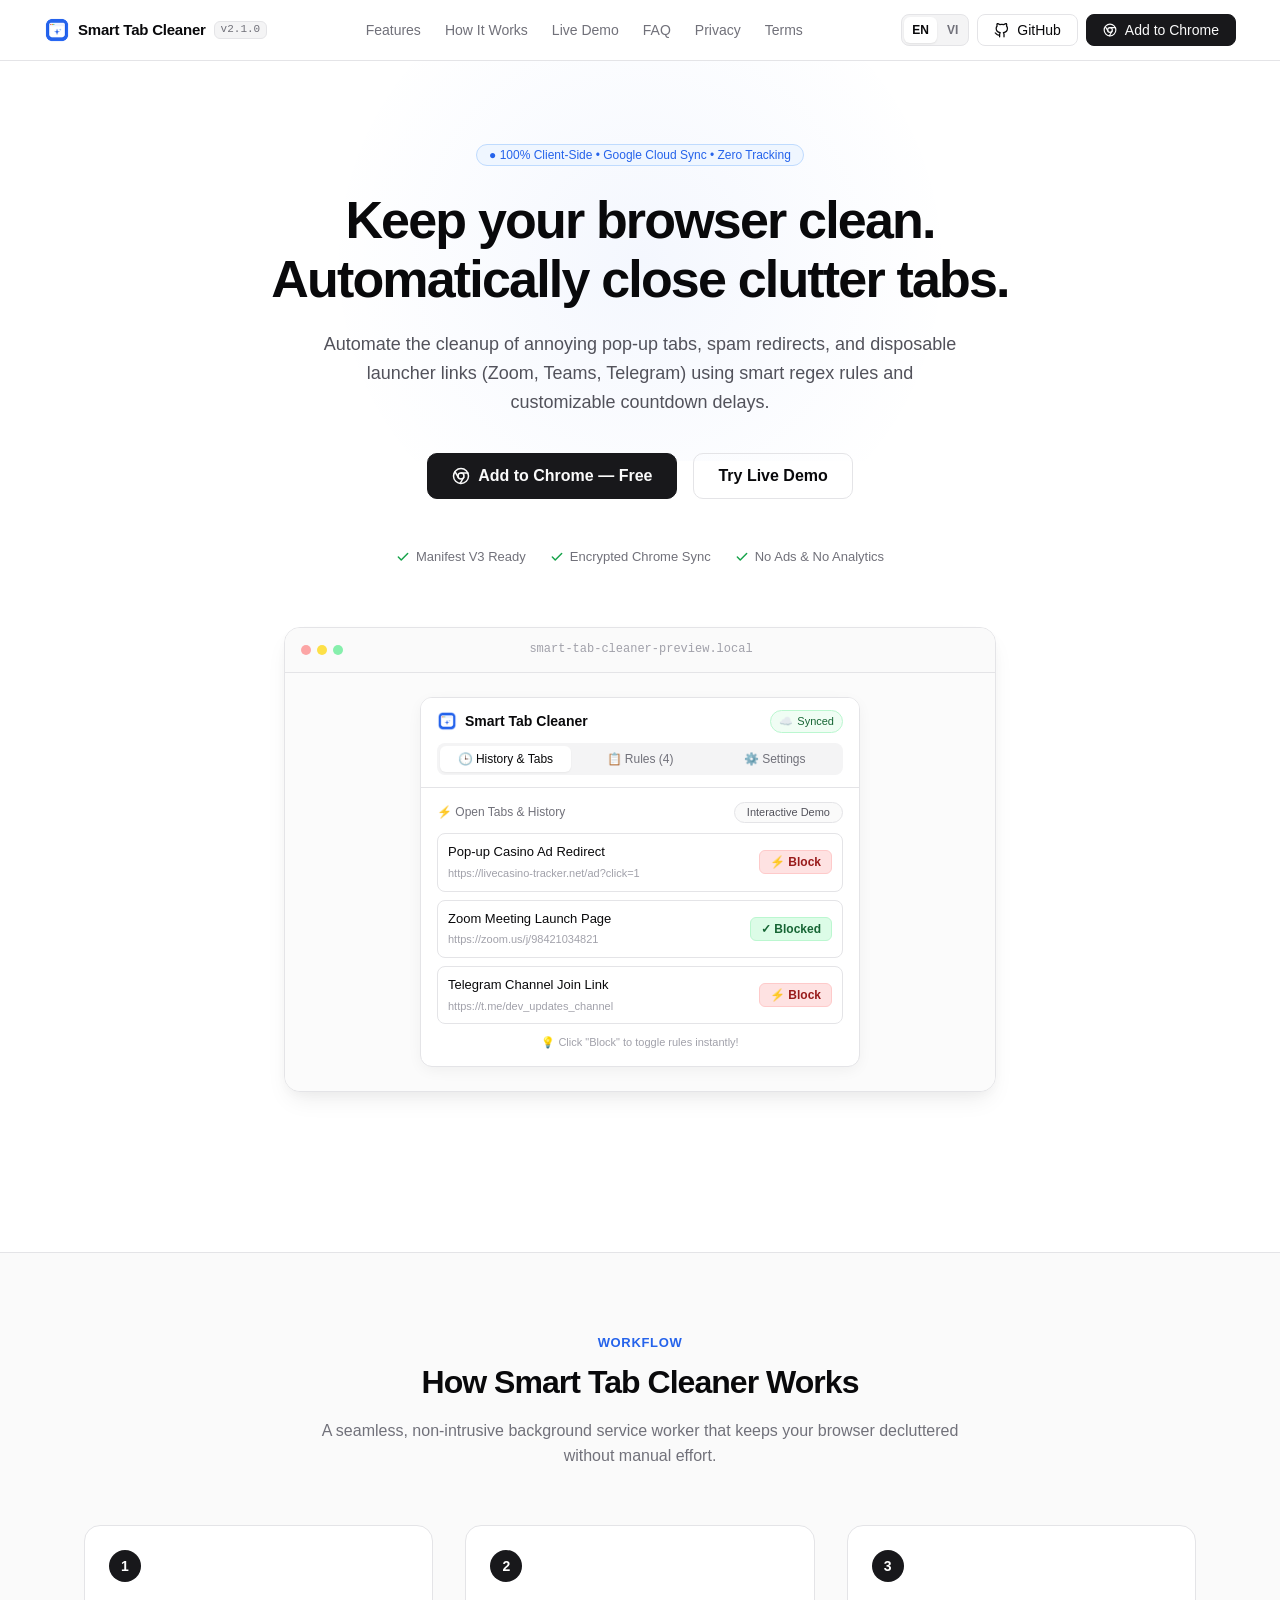
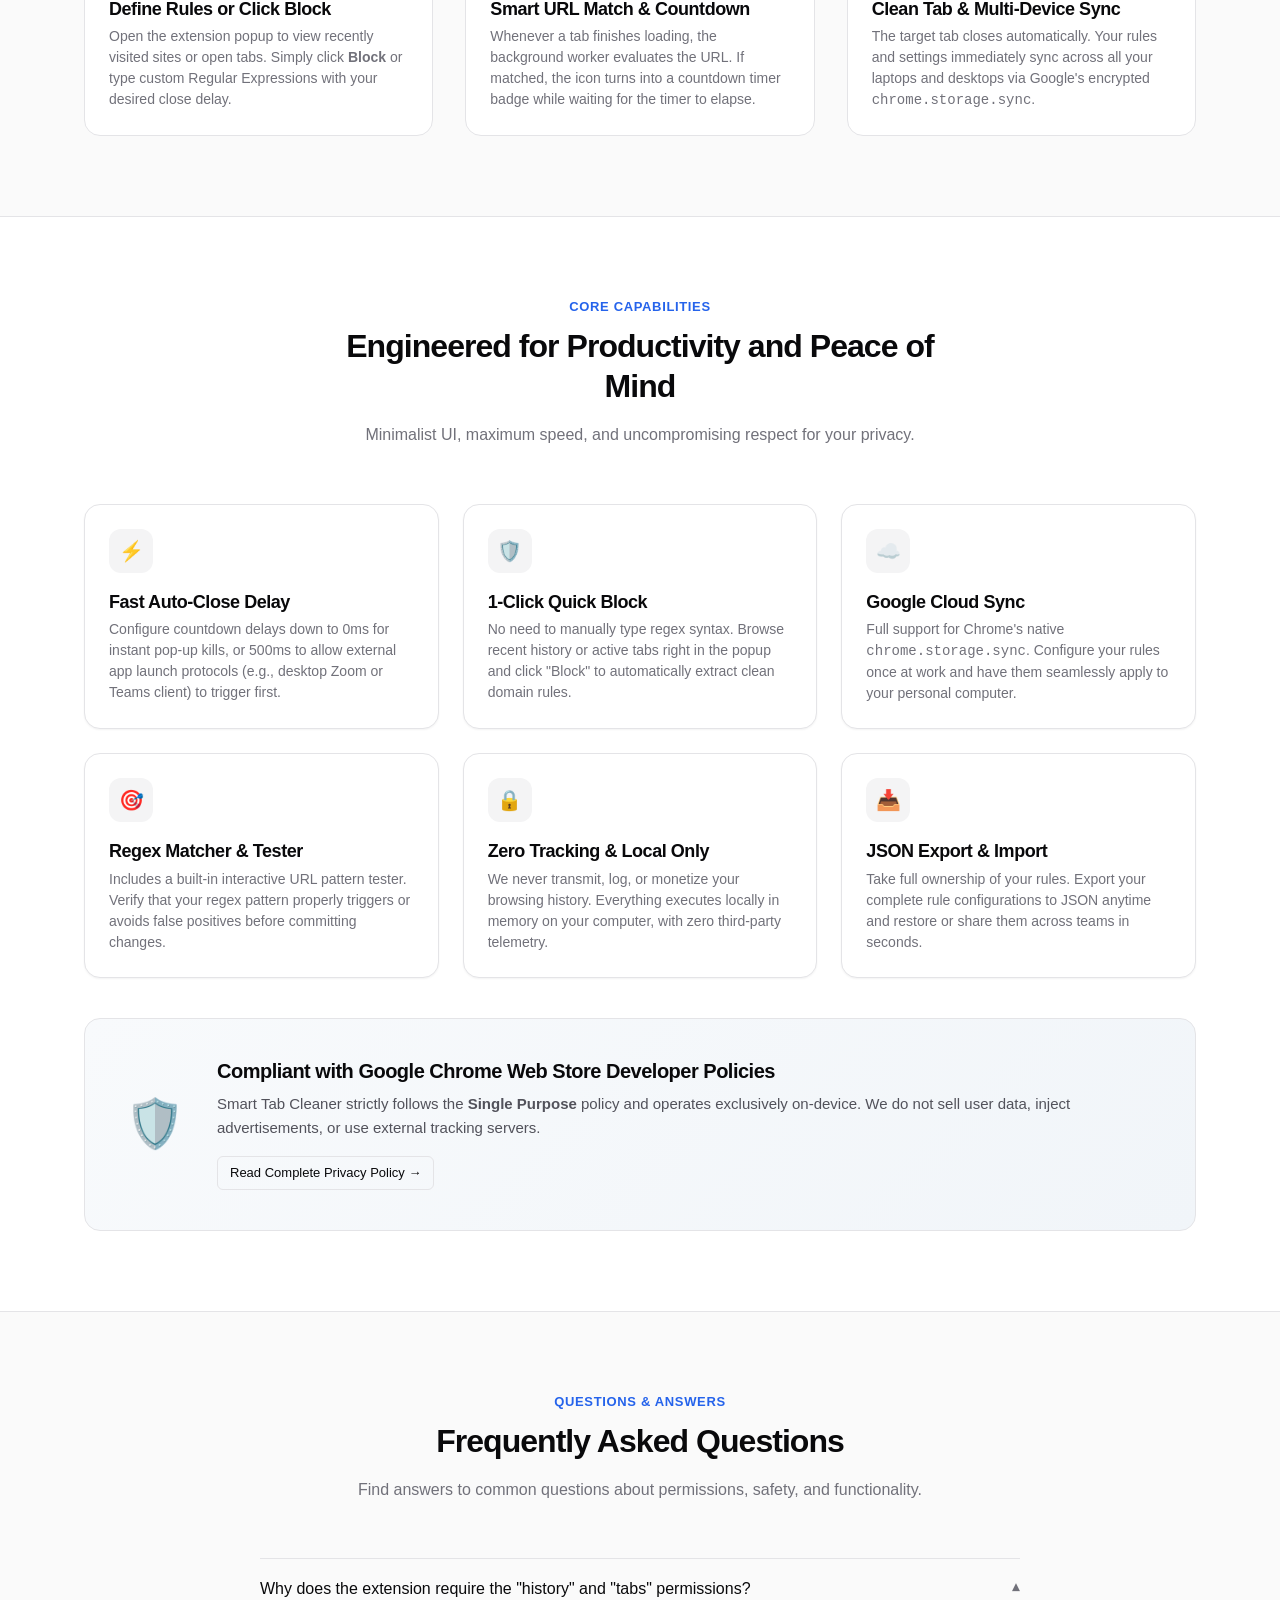
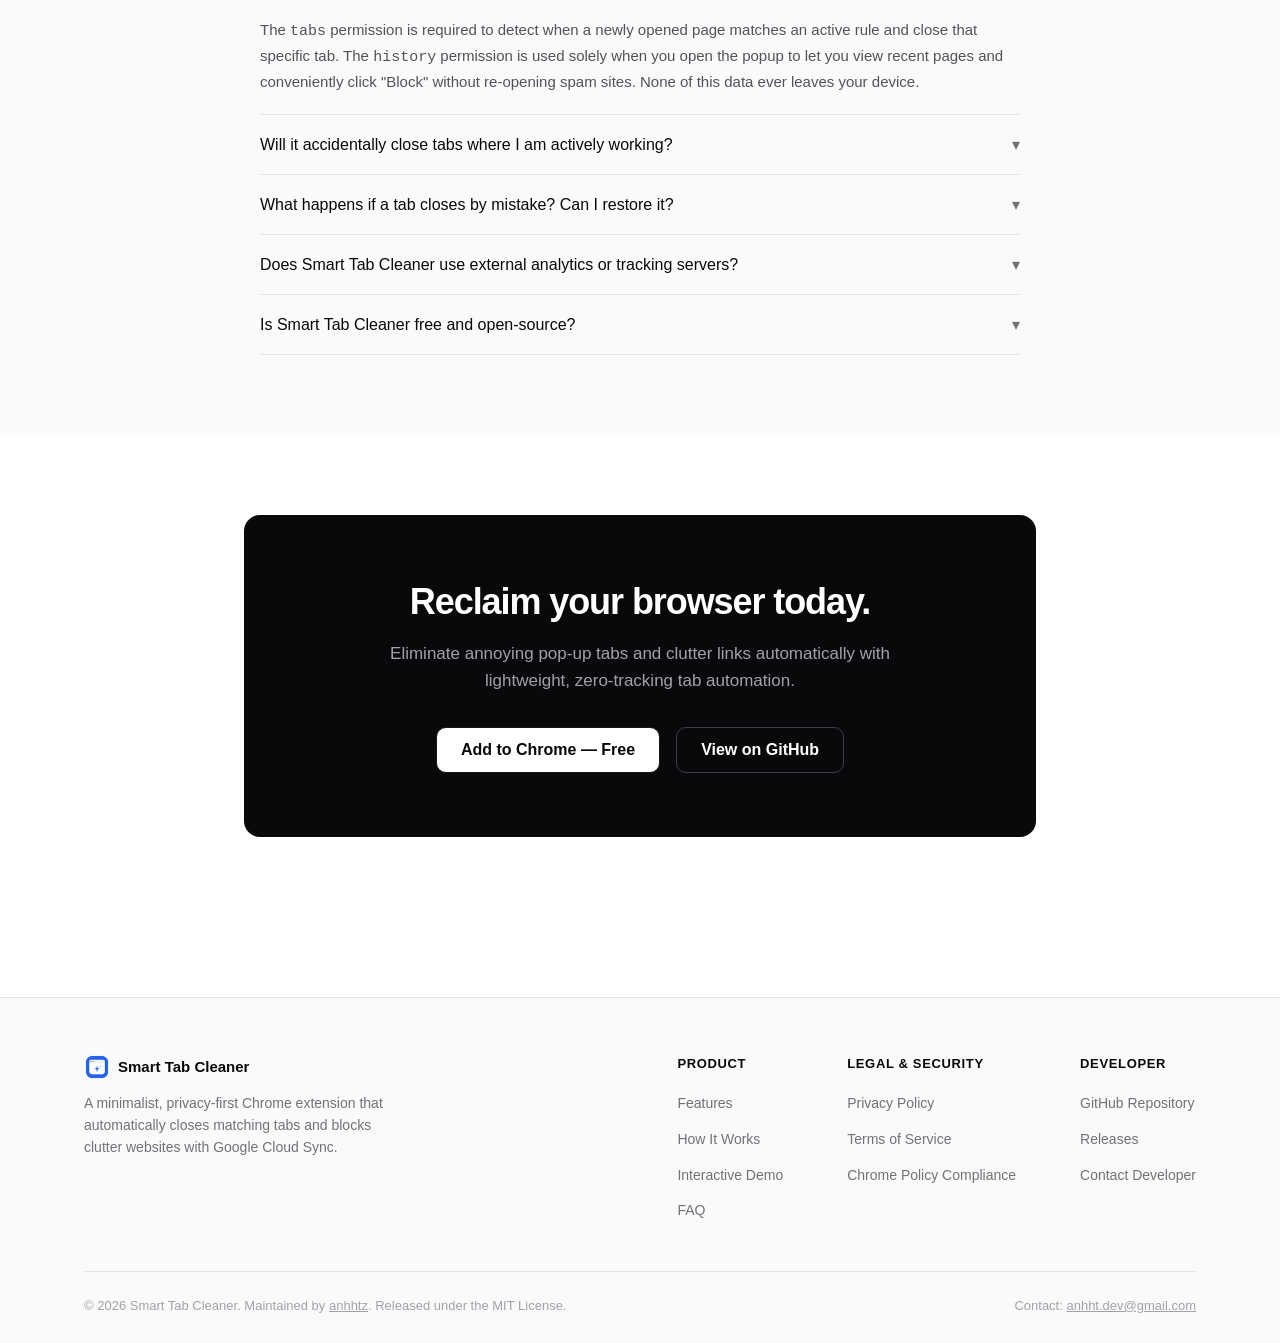
==== commit 3c94dced: "Add bilingual docs and language switcher This change adds EN/VI language switching across the landin" ====
--- a/docs/index.html
+++ b/docs/index.html
@@ -8,35 +8,73 @@
   <link rel="icon" type="image/png" href="./icons/icon48.png">
   <link rel="stylesheet" href="./css/shadcn.css">
 </head>
-<body>
+<body data-lang="en">
 
   <!-- Top Navigation Bar -->
   <header class="site-header">
     <div class="container nav-wrapper">
       <a href="./index.html" class="brand-link">
         <img src="./icons/icon48.png" alt="Smart Tab Cleaner Logo" class="brand-logo">
-        <span>Smart Tab Cleaner</span>
-        <span class="badge badge-outline">v2.1.0</span>
+        <span class="brand-title">Smart Tab Cleaner</span>
+        <span class="brand-badge">v2.1.0</span>
       </a>
 
-      <nav>
+      <nav class="nav-center">
         <ul class="nav-links">
-          <li><a href="#features" class="nav-link">Features</a></li>
-          <li><a href="#how-it-works" class="nav-link">How It Works</a></li>
-          <li><a href="#preview" class="nav-link">Interactive Demo</a></li>
-          <li><a href="#faq" class="nav-link">FAQ</a></li>
-          <li><a href="./privacy.html" class="nav-link">Privacy Policy</a></li>
-          <li><a href="./terms.html" class="nav-link">Terms</a></li>
+          <li>
+            <a href="#features" class="nav-link">
+              <span class="lang-en">Features</span>
+              <span class="lang-vi">Tính năng</span>
+            </a>
+          </li>
+          <li>
+            <a href="#how-it-works" class="nav-link">
+              <span class="lang-en">How It Works</span>
+              <span class="lang-vi">Quy trình</span>
+            </a>
+          </li>
+          <li>
+            <a href="#preview" class="nav-link">
+              <span class="lang-en">Live Demo</span>
+              <span class="lang-vi">Dùng thử</span>
+            </a>
+          </li>
+          <li>
+            <a href="#faq" class="nav-link">
+              <span class="lang-en">FAQ</span>
+              <span class="lang-vi">Hỏi đáp</span>
+            </a>
+          </li>
+          <li>
+            <a href="./privacy.html" class="nav-link">
+              <span class="lang-en">Privacy</span>
+              <span class="lang-vi">Bảo mật</span>
+            </a>
+          </li>
+          <li>
+            <a href="./terms.html" class="nav-link">
+              <span class="lang-en">Terms</span>
+              <span class="lang-vi">Điều khoản</span>
+            </a>
+          </li>
         </ul>
       </nav>
 
       <div class="nav-actions">
-        <a href="https://github.com/anhhtz/smart-tab-cleaner-extension" target="_blank" rel="noopener noreferrer" class="btn btn-outline btn-sm">
-          <svg width="16" height="16" viewBox="0 0 24 24" fill="none" stroke="currentColor" stroke-width="2" stroke-linecap="round" stroke-linejoin="round"><path d="M9 19c-5 1.5-5-2.5-7-3m14 6v-3.87a3.37 3.37 0 0 0-.94-2.61c3.14-.35 6.44-1.54 6.44-7A5.44 5.44 0 0 0 20 4.77 5.07 5.07 0 0 0 19.91 1S18.73.65 16 2.48a13.38 13.38 0 0 0-7 0C6.27.65 5.09 1 5.09 1A5.07 5.07 0 0 0 5 4.77a5.44 5.44 0 0 0-1.5 3.78c0 5.42 3.3 6.61 6.44 7A3.37 3.37 0 0 0 9 18.13V22"></path></svg>
-          GitHub
+        <!-- Language Switcher Pill -->
+        <div class="lang-switch" title="Change Language / Đổi ngôn ngữ">
+          <button type="button" class="lang-switch-btn active" data-lang="en">EN</button>
+          <button type="button" class="lang-switch-btn" data-lang="vi">VI</button>
+        </div>
+
+        <a href="https://github.com/anhhtz/smart-tab-cleaner-extension" target="_blank" rel="noopener noreferrer" class="btn btn-outline header-btn" title="GitHub Repository">
+          <svg width="15" height="15" viewBox="0 0 24 24" fill="none" stroke="currentColor" stroke-width="2" stroke-linecap="round" stroke-linejoin="round"><path d="M9 19c-5 1.5-5-2.5-7-3m14 6v-3.87a3.37 3.37 0 0 0-.94-2.61c3.14-.35 6.44-1.54 6.44-7A5.44 5.44 0 0 0 20 4.77 5.07 5.07 0 0 0 19.91 1S18.73.65 16 2.48a13.38 13.38 0 0 0-7 0C6.27.65 5.09 1 5.09 1A5.07 5.07 0 0 0 5 4.77a5.44 5.44 0 0 0-1.5 3.78c0 5.42 3.3 6.61 6.44 7A3.37 3.37 0 0 0 9 18.13V22"></path></svg>
+          <span>GitHub</span>
         </a>
-        <a href="https://github.com/anhhtz/smart-tab-cleaner-extension/releases" target="_blank" rel="noopener noreferrer" class="btn btn-primary btn-sm">
-          Add to Chrome
+        <a href="https://github.com/anhhtz/smart-tab-cleaner-extension/releases" target="_blank" rel="noopener noreferrer" class="btn btn-primary header-btn">
+          <svg width="14" height="14" viewBox="0 0 24 24" fill="none" stroke="currentColor" stroke-width="2" stroke-linecap="round" stroke-linejoin="round"><circle cx="12" cy="12" r="10"></circle><circle cx="12" cy="12" r="4"></circle><line x1="21.17" y1="8" x2="12" y2="8"></line><line x1="3.95" y1="6.06" x2="8.54" y2="14"></line><line x1="10.88" y1="21.94" x2="15.46" y2="14"></line></svg>
+          <span class="lang-en">Add to Chrome</span>
+          <span class="lang-vi">Cài vào Chrome</span>
         </a>
       </div>
     </div>
@@ -47,38 +85,52 @@
     <div class="container">
       <div class="hero-pill">
         <span class="badge badge-brand">
-          <span style="font-size: 10px;">●</span> 100% Client-Side • Google Cloud Sync • Zero Tracking
+          <span class="lang-en">● 100% Client-Side • Google Cloud Sync • Zero Tracking</span>
+          <span class="lang-vi">● 100% Cục bộ • Đồng bộ Google Cloud • Không theo dõi</span>
         </span>
       </div>
 
-      <h1 class="hero-title">Keep your browser clean.<br>Automatically close clutter tabs.</h1>
+      <h1 class="hero-title">
+        <span class="lang-en">Keep your browser clean.<br>Automatically close clutter tabs.</span>
+        <span class="lang-vi">Giữ trình duyệt luôn gọn gàng.<br>Tự động dọn dẹp các tab thừa.</span>
+      </h1>
       
       <p class="hero-lead">
-        Automate the cleanup of annoying pop-up tabs, spam redirects, and disposable launcher links (Zoom, Teams, Telegram) using smart regex rules and customizable countdown delays.
+        <span class="lang-en">
+          Automate the cleanup of annoying pop-up tabs, spam redirects, and disposable launcher links (Zoom, Teams, Telegram) using smart regex rules and customizable countdown delays.
+        </span>
+        <span class="lang-vi">
+          Tự động phát hiện và đóng các tab quảng cáo tự nhảy, liên kết chuyển hướng spam và các tab launcher trung gian (Zoom, Teams, Telegram) bằng biểu thức regex thông minh và bộ đếm ngược linh hoạt.
+        </span>
       </p>
 
       <div class="hero-cta">
         <a href="https://github.com/anhhtz/smart-tab-cleaner-extension/releases" target="_blank" rel="noopener noreferrer" class="btn btn-primary btn-lg">
           <svg width="18" height="18" viewBox="0 0 24 24" fill="none" stroke="currentColor" stroke-width="2" stroke-linecap="round" stroke-linejoin="round"><circle cx="12" cy="12" r="10"></circle><circle cx="12" cy="12" r="4"></circle><line x1="21.17" y1="8" x2="12" y2="8"></line><line x1="3.95" y1="6.06" x2="8.54" y2="14"></line><line x1="10.88" y1="21.94" x2="15.46" y2="14"></line></svg>
-          Add to Chrome — Free
+          <span class="lang-en">Add to Chrome — Free</span>
+          <span class="lang-vi">Thêm vào Chrome — Miễn phí</span>
         </a>
         <a href="#preview" class="btn btn-outline btn-lg">
-          Try Live Demo
+          <span class="lang-en">Try Live Demo</span>
+          <span class="lang-vi">Dùng thử Demo</span>
         </a>
       </div>
 
       <div class="meta-trust">
         <div class="meta-trust-item">
           <svg width="14" height="14" viewBox="0 0 24 24" fill="none" stroke="#16a34a" stroke-width="2.5" stroke-linecap="round" stroke-linejoin="round"><path d="M20 6L9 17l-5-5"></path></svg>
-          Manifest V3 Ready
+          <span class="lang-en">Manifest V3 Ready</span>
+          <span class="lang-vi">Chuẩn Manifest V3</span>
         </div>
         <div class="meta-trust-item">
           <svg width="14" height="14" viewBox="0 0 24 24" fill="none" stroke="#16a34a" stroke-width="2.5" stroke-linecap="round" stroke-linejoin="round"><path d="M20 6L9 17l-5-5"></path></svg>
-          Encrypted Chrome Sync
+          <span class="lang-en">Encrypted Chrome Sync</span>
+          <span class="lang-vi">Đồng bộ mã hóa Chrome</span>
         </div>
         <div class="meta-trust-item">
           <svg width="14" height="14" viewBox="0 0 24 24" fill="none" stroke="#16a34a" stroke-width="2.5" stroke-linecap="round" stroke-linejoin="round"><path d="M20 6L9 17l-5-5"></path></svg>
-          No Ads & No Analytics
+          <span class="lang-en">No Ads & No Analytics</span>
+          <span class="lang-vi">Không quảng cáo & Không Analytics</span>
         </div>
       </div>
     </div>
@@ -110,54 +162,90 @@
                   <span>Smart Tab Cleaner</span>
                 </div>
                 <div class="ext-sync-pill">
-                  <span>☁️</span> Synced
+                  <span>☁️</span>
+                  <span class="lang-en">Synced</span>
+                  <span class="lang-vi">Đã đồng bộ</span>
                 </div>
               </div>
 
               <!-- Extension Nav Tabs -->
               <div class="ext-tabs-nav">
-                <button class="ext-tab-btn active" data-tab="paneHistory">🕒 History & Tabs</button>
-                <button class="ext-tab-btn" data-tab="paneRules">📋 Rules (4)</button>
-                <button class="ext-tab-btn" data-tab="paneSettings">⚙️ Settings</button>
+                <button class="ext-tab-btn active" data-tab="paneHistory">
+                  <span class="lang-en">🕒 History & Tabs</span>
+                  <span class="lang-vi">🕒 Lịch sử & Tab</span>
+                </button>
+                <button class="ext-tab-btn" data-tab="paneRules">
+                  <span class="lang-en">📋 Rules (4)</span>
+                  <span class="lang-vi">📋 Quy tắc (4)</span>
+                </button>
+                <button class="ext-tab-btn" data-tab="paneSettings">
+                  <span class="lang-en">⚙️ Settings</span>
+                  <span class="lang-vi">⚙️ Cài đặt</span>
+                </button>
               </div>
             </div>
 
             <!-- TAB 1: History & Open Tabs Pane -->
             <div class="ext-content ext-tab-pane" id="paneHistory">
               <div style="margin-bottom: 10px; display: flex; justify-content: space-between; align-items: center;">
-                <span style="font-size: 0.75rem; color: #71717a; font-weight: 500;">⚡ Open Tabs & History</span>
-                <span class="badge badge-outline" style="font-size: 0.6875rem;">Interactive Demo</span>
+                <span style="font-size: 0.75rem; color: #71717a; font-weight: 500;">
+                  <span class="lang-en">⚡ Open Tabs & History</span>
+                  <span class="lang-vi">⚡ Tab đang mở & Lịch sử</span>
+                </span>
+                <span class="badge badge-outline" style="font-size: 0.6875rem;">
+                  <span class="lang-en">Interactive Demo</span>
+                  <span class="lang-vi">Bản tương tác thử</span>
+                </span>
               </div>
 
               <!-- List item 1 -->
               <div class="ext-list-item">
                 <div class="ext-item-info">
-                  <div class="ext-item-title">Pop-up Casino Ad Redirect</div>
+                  <div class="ext-item-title">
+                    <span class="lang-en">Pop-up Casino Ad Redirect</span>
+                    <span class="lang-vi">Trang chuyển hướng Ads Casino</span>
+                  </div>
                   <div class="ext-item-url">https://livecasino-tracker.net/ad?click=1</div>
                 </div>
-                <button class="demo-block-btn ext-btn-block">⚡ Block</button>
+                <button class="demo-block-btn ext-btn-block">
+                  <span class="lang-en">⚡ Block</span>
+                  <span class="lang-vi">⚡ Chặn</span>
+                </button>
               </div>
 
               <!-- List item 2 -->
               <div class="ext-list-item">
                 <div class="ext-item-info">
-                  <div class="ext-item-title">Zoom Meeting Launch Page</div>
+                  <div class="ext-item-title">
+                    <span class="lang-en">Zoom Meeting Launch Page</span>
+                    <span class="lang-vi">Trang mở cuộc họp Zoom</span>
+                  </div>
                   <div class="ext-item-url">https://zoom.us/j/98421034821</div>
                 </div>
-                <button class="demo-block-btn ext-btn-blocked">✓ Blocked</button>
+                <button class="demo-block-btn ext-btn-blocked">
+                  <span class="lang-en">✓ Blocked</span>
+                  <span class="lang-vi">✓ Đã chặn</span>
+                </button>
               </div>
 
               <!-- List item 3 -->
               <div class="ext-list-item">
                 <div class="ext-item-info">
-                  <div class="ext-item-title">Telegram Channel Join Link</div>
+                  <div class="ext-item-title">
+                    <span class="lang-en">Telegram Channel Join Link</span>
+                    <span class="lang-vi">Link tham gia nhóm Telegram</span>
+                  </div>
                   <div class="ext-item-url">https://t.me/dev_updates_channel</div>
                 </div>
-                <button class="demo-block-btn ext-btn-block">⚡ Block</button>
+                <button class="demo-block-btn ext-btn-block">
+                  <span class="lang-en">⚡ Block</span>
+                  <span class="lang-vi">⚡ Chặn</span>
+                </button>
               </div>
 
               <div style="font-size: 0.6875rem; color: #a1a1aa; text-align: center; margin-top: 10px;">
-                💡 Click "Block" to toggle rules instantly!
+                <span class="lang-en">💡 Click "Block" to toggle rules instantly!</span>
+                <span class="lang-vi">💡 Bấm nút "Chặn" để bật/tắt quy tắc tức thì!</span>
               </div>
             </div>
 
@@ -165,21 +253,33 @@
             <div class="ext-content ext-tab-pane" id="paneRules" style="display: none;">
               <!-- Tester Box -->
               <div style="background: #fafafa; border: 1px solid var(--border); border-radius: 8px; padding: 10px; margin-bottom: 12px;">
-                <div style="font-size: 0.75rem; font-weight: 600; margin-bottom: 6px;">🧪 Test URL Matcher</div>
+                <div style="font-size: 0.75rem; font-weight: 600; margin-bottom: 6px;">
+                  <span class="lang-en">🧪 Test URL Matcher</span>
+                  <span class="lang-vi">🧪 Kiểm tra so khớp URL</span>
+                </div>
                 <input type="text" id="demoTesterInput" placeholder="Paste URL to test (e.g. zoom.us/j/...)" value="https://zoom.us/j/912837482" style="width: 100%; font-size: 0.75rem; padding: 6px 8px; border: 1px solid var(--border); border-radius: 6px; outline: none; margin-bottom: 6px;">
                 
                 <div style="display: flex; gap: 4px; flex-wrap: wrap; margin-bottom: 6px;">
                   <button class="demo-url-chip badge badge-outline" data-url="https://zoom.us/j/912837482" style="cursor: pointer;">Zoom</button>
                   <button class="demo-url-chip badge badge-outline" data-url="https://t.me/samplegroup" style="cursor: pointer;">Telegram</button>
-                  <button class="demo-url-chip badge badge-outline" data-url="https://livecasino.example.com" style="cursor: pointer;">Ad Match</button>
-                  <button class="demo-url-chip badge badge-outline" data-url="https://github.com/explore" style="cursor: pointer;">Safe Site</button>
+                  <button class="demo-url-chip badge badge-outline" data-url="https://livecasino.example.com" style="cursor: pointer;">
+                    <span class="lang-en">Ad Match</span>
+                    <span class="lang-vi">Quảng cáo</span>
+                  </button>
+                  <button class="demo-url-chip badge badge-outline" data-url="https://github.com/explore" style="cursor: pointer;">
+                    <span class="lang-en">Safe Site</span>
+                    <span class="lang-vi">Web an toàn</span>
+                  </button>
                 </div>
 
                 <div id="demoTesterResult"></div>
               </div>
 
               <!-- Rules preview list -->
-              <div style="font-size: 0.6875rem; font-weight: 600; color: #71717a; margin-bottom: 6px;">ACTIVE AUTO-CLOSE RULES</div>
+              <div style="font-size: 0.6875rem; font-weight: 600; color: #71717a; margin-bottom: 6px;">
+                <span class="lang-en">ACTIVE AUTO-CLOSE RULES</span>
+                <span class="lang-vi">DANH SÁCH QUY TẮC ĐANG BẬT</span>
+              </div>
               
               <div class="ext-list-item" style="padding: 6px 10px;">
                 <div class="ext-item-info">
@@ -191,7 +291,10 @@
 
               <div class="ext-list-item" style="padding: 6px 10px;">
                 <div class="ext-item-info">
-                  <div class="ext-item-title" style="font-size: 0.75rem;">Telegram Join Link</div>
+                  <div class="ext-item-title" style="font-size: 0.75rem;">
+                    <span class="lang-en">Telegram Join Link</span>
+                    <span class="lang-vi">Link nhóm Telegram</span>
+                  </div>
                   <div class="ext-item-url" style="font-size: 0.6875rem; font-family: monospace;">t\.me/.*</div>
                 </div>
                 <span class="badge badge-brand" style="font-size: 0.6875rem;">500ms</span>
@@ -201,17 +304,35 @@
             <!-- TAB 3: Settings Pane -->
             <div class="ext-content ext-tab-pane" id="paneSettings" style="display: none;">
               <div style="border-bottom: 1px solid var(--border); padding-bottom: 10px; margin-bottom: 10px;">
-                <div style="font-size: 0.75rem; font-weight: 600; margin-bottom: 2px;">Default Countdown Delay</div>
-                <div style="font-size: 0.6875rem; color: #71717a; margin-bottom: 6px;">Delay in milliseconds before closing matching tabs.</div>
+                <div style="font-size: 0.75rem; font-weight: 600; margin-bottom: 2px;">
+                  <span class="lang-en">Default Countdown Delay</span>
+                  <span class="lang-vi">Thời gian đếm ngược mặc định</span>
+                </div>
+                <div style="font-size: 0.6875rem; color: #71717a; margin-bottom: 6px;">
+                  <span class="lang-en">Delay in milliseconds before closing matching tabs.</span>
+                  <span class="lang-vi">Độ trễ mili-giây trước khi tự động đóng tab khớp quy tắc.</span>
+                </div>
                 <div style="display: flex; align-items: center; gap: 8px;">
-                  <span class="badge badge-brand">500 ms (Default)</span>
-                  <span class="badge badge-outline">0 ms (Instant)</span>
+                  <span class="badge badge-brand">
+                    <span class="lang-en">500 ms (Default)</span>
+                    <span class="lang-vi">500 ms (Mặc định)</span>
+                  </span>
+                  <span class="badge badge-outline">
+                    <span class="lang-en">0 ms (Instant)</span>
+                    <span class="lang-vi">0 ms (Tức thì)</span>
+                  </span>
                 </div>
               </div>
 
               <div>
-                <div style="font-size: 0.75rem; font-weight: 600; margin-bottom: 2px;">Backup & Cloud Sync</div>
-                <div style="font-size: 0.6875rem; color: #71717a; margin-bottom: 8px;">All rules automatically sync across your Chrome devices via your Google Account.</div>
+                <div style="font-size: 0.75rem; font-weight: 600; margin-bottom: 2px;">
+                  <span class="lang-en">Backup & Cloud Sync</span>
+                  <span class="lang-vi">Sao lưu & Đồng bộ đám mây</span>
+                </div>
+                <div style="font-size: 0.6875rem; color: #71717a; margin-bottom: 8px;">
+                  <span class="lang-en">All rules automatically sync across your Chrome devices via your Google Account.</span>
+                  <span class="lang-vi">Mọi quy tắc tự động đồng bộ trên các máy tính đăng nhập tài khoản Google.</span>
+                </div>
                 <div style="display: flex; gap: 8px;">
                   <span class="btn btn-outline btn-sm" style="font-size: 0.6875rem; padding: 4px 8px;">📥 Export JSON</span>
                   <span class="btn btn-outline btn-sm" style="font-size: 0.6875rem; padding: 4px 8px;">📤 Import JSON</span>
@@ -229,36 +350,69 @@
   <section class="section" id="how-it-works" style="background-color: #fafafa; border-top: 1px solid var(--border); border-bottom: 1px solid var(--border);">
     <div class="container">
       <div class="section-header">
-        <div class="section-subtitle">Workflow</div>
-        <h2 class="section-title">How Smart Tab Cleaner Works</h2>
-        <p class="section-lead">A seamless, non-intrusive background service worker that keeps your browser decluttered without manual effort.</p>
+        <div class="section-subtitle">
+          <span class="lang-en">Workflow</span>
+          <span class="lang-vi">Quy trình</span>
+        </div>
+        <h2 class="section-title">
+          <span class="lang-en">How Smart Tab Cleaner Works</span>
+          <span class="lang-vi">Cách Smart Tab Cleaner hoạt động</span>
+        </h2>
+        <p class="section-lead">
+          <span class="lang-en">A seamless, non-intrusive background service worker that keeps your browser decluttered without manual effort.</span>
+          <span class="lang-vi">Một Service Worker chạy ngầm siêu nhẹ, giữ cho trình duyệt của bạn luôn ngăn nắp mà không cần thao tác thủ công.</span>
+        </p>
       </div>
 
       <div class="steps-container">
         <!-- Step 1 -->
         <div class="step-card">
           <div class="step-number">1</div>
-          <h3 class="card-title">Define Rules or Click Block</h3>
+          <h3 class="card-title">
+            <span class="lang-en">Define Rules or Click Block</span>
+            <span class="lang-vi">Tạo quy tắc hoặc bấm Chặn</span>
+          </h3>
           <p class="card-description">
-            Open the extension popup to view recently visited sites or open tabs. Simply click <strong>Block</strong> or type custom Regular Expressions with your desired close delay.
+            <span class="lang-en">
+              Open the extension popup to view recently visited sites or open tabs. Simply click <strong>Block</strong> or type custom Regular Expressions with your desired close delay.
+            </span>
+            <span class="lang-vi">
+              Mở popup tiện ích để xem các trang vừa truy cập hoặc tab đang mở. Chỉ cần nhấn <strong>Chặn (Block)</strong> hoặc nhập biểu thức Regex cùng thời gian đếm ngược mong muốn.
+            </span>
           </p>
         </div>
 
         <!-- Step 2 -->
         <div class="step-card">
           <div class="step-number">2</div>
-          <h3 class="card-title">Smart URL Match & Countdown</h3>
+          <h3 class="card-title">
+            <span class="lang-en">Smart URL Match & Countdown</span>
+            <span class="lang-vi">So khớp URL & Đếm ngược</span>
+          </h3>
           <p class="card-description">
-            Whenever a tab finishes loading, the background worker evaluates the URL. If matched, the icon turns into a countdown timer badge while waiting for the timer to elapse.
+            <span class="lang-en">
+              Whenever a tab finishes loading, the background worker evaluates the URL. If matched, the icon turns into a countdown timer badge while waiting for the timer to elapse.
+            </span>
+            <span class="lang-vi">
+              Mỗi khi tab tải xong, service worker nền kiểm tra URL. Nếu khớp quy tắc, icon sẽ đổi sang đồng hồ đếm ngược chờ đến khi hết số mili-giây quy định.
+            </span>
           </p>
         </div>
 
         <!-- Step 3 -->
         <div class="step-card">
           <div class="step-number">3</div>
-          <h3 class="card-title">Clean Tab & Multi-Device Sync</h3>
+          <h3 class="card-title">
+            <span class="lang-en">Clean Tab & Multi-Device Sync</span>
+            <span class="lang-vi">Đóng tab & Đồng bộ thiết bị</span>
+          </h3>
           <p class="card-description">
-            The target tab closes automatically. Your rules and settings immediately sync across all your laptops and desktops via Google's encrypted <code>chrome.storage.sync</code>.
+            <span class="lang-en">
+              The target tab closes automatically. Your rules and settings immediately sync across all your laptops and desktops via Google's encrypted <code>chrome.storage.sync</code>.
+            </span>
+            <span class="lang-vi">
+              Tab mục tiêu tự động được đóng gọn gàng. Quy tắc và cài đặt của bạn được đồng bộ tức thì sang tất cả máy tính thông qua <code>chrome.storage.sync</code> của Google.
+            </span>
           </p>
         </div>
       </div>
@@ -269,63 +423,120 @@
   <section class="section" id="features">
     <div class="container">
       <div class="section-header">
-        <div class="section-subtitle">Core Capabilities</div>
-        <h2 class="section-title">Engineered for Productivity and Peace of Mind</h2>
-        <p class="section-lead">Minimalist UI, maximum speed, and uncompromising respect for your privacy.</p>
+        <div class="section-subtitle">
+          <span class="lang-en">Core Capabilities</span>
+          <span class="lang-vi">Tính năng cốt lõi</span>
+        </div>
+        <h2 class="section-title">
+          <span class="lang-en">Engineered for Productivity and Peace of Mind</span>
+          <span class="lang-vi">Thiết kế tối ưu cho hiệu suất và sự an tâm</span>
+        </h2>
+        <p class="section-lead">
+          <span class="lang-en">Minimalist UI, maximum speed, and uncompromising respect for your privacy.</span>
+          <span class="lang-vi">Giao diện tối giản, tốc độ tối đa và tôn trọng quyền riêng tư của bạn.</span>
+        </p>
       </div>
 
       <div class="features-grid">
         <!-- Feature 1 -->
         <div class="card">
           <div class="feature-icon-wrapper">⚡</div>
-          <h3 class="card-title">Fast Auto-Close Delay</h3>
+          <h3 class="card-title">
+            <span class="lang-en">Fast Auto-Close Delay</span>
+            <span class="lang-vi">Độ trễ đóng tab linh hoạt</span>
+          </h3>
           <p class="card-description">
-            Configure countdown delays down to 0ms for instant pop-up kills, or 500ms to allow external app launch protocols (e.g., desktop Zoom or Teams client) to trigger first.
+            <span class="lang-en">
+              Configure countdown delays down to 0ms for instant pop-up kills, or 500ms to allow external app launch protocols (e.g., desktop Zoom or Teams client) to trigger first.
+            </span>
+            <span class="lang-vi">
+              Tùy chỉnh thời gian đếm ngược về 0ms để dập tắt pop-up tức thì, hoặc 500ms để kịp kích hoạt ứng dụng trên máy (Zoom, Microsoft Teams, Telegram).
+            </span>
           </p>
         </div>
 
         <!-- Feature 2 -->
         <div class="card">
           <div class="feature-icon-wrapper">🛡️</div>
-          <h3 class="card-title">1-Click Quick Block</h3>
+          <h3 class="card-title">
+            <span class="lang-en">1-Click Quick Block</span>
+            <span class="lang-vi">Chặn nhanh chỉ với 1 cú click</span>
+          </h3>
           <p class="card-description">
-            No need to manually type regex syntax. Browse recent history or active tabs right in the popup and click "Block" to automatically extract clean domain rules.
+            <span class="lang-en">
+              No need to manually type regex syntax. Browse recent history or active tabs right in the popup and click "Block" to automatically extract clean domain rules.
+            </span>
+            <span class="lang-vi">
+              Không cần gõ cú pháp regex phức tạp. Duyệt lịch sử gần đây hoặc các tab đang mở ngay trong popup và nhấn "Block" để tự động sinh quy tắc chặn chuẩn xác.
+            </span>
           </p>
         </div>
 
         <!-- Feature 3 -->
         <div class="card">
           <div class="feature-icon-wrapper">☁️</div>
-          <h3 class="card-title">Google Cloud Sync</h3>
+          <h3 class="card-title">
+            <span class="lang-en">Google Cloud Sync</span>
+            <span class="lang-vi">Đồng bộ Google Cloud</span>
+          </h3>
           <p class="card-description">
-            Full support for Chrome's native <code>chrome.storage.sync</code>. Configure your rules once at work and have them seamlessly apply to your personal computer.
+            <span class="lang-en">
+              Full support for Chrome's native <code>chrome.storage.sync</code>. Configure your rules once at work and have them seamlessly apply to your personal computer.
+            </span>
+            <span class="lang-vi">
+              Hỗ trợ đầy đủ chuẩn <code>chrome.storage.sync</code> của Google. Cấu hình quy tắc một lần trên máy công ty và tự động đồng bộ ngay sang máy tính cá nhân.
+            </span>
           </p>
         </div>
 
         <!-- Feature 4 -->
         <div class="card">
           <div class="feature-icon-wrapper">🎯</div>
-          <h3 class="card-title">Regex Matcher & Tester</h3>
+          <h3 class="card-title">
+            <span class="lang-en">Regex Matcher & Tester</span>
+            <span class="lang-vi">Trình kiểm tra so khớp Regex</span>
+          </h3>
           <p class="card-description">
-            Includes a built-in interactive URL pattern tester. Verify that your regex pattern properly triggers or avoids false positives before committing changes.
+            <span class="lang-en">
+              Includes a built-in interactive URL pattern tester. Verify that your regex pattern properly triggers or avoids false positives before committing changes.
+            </span>
+            <span class="lang-vi">
+              Tích hợp sẵn công cụ kiểm tra URL tương tác trực tiếp. Thử nghiệm ngay mẫu regex trước khi lưu để đảm bảo khớp chuẩn và không bị đóng nhầm tab quan trọng.
+            </span>
           </p>
         </div>
 
         <!-- Feature 5 -->
         <div class="card">
           <div class="feature-icon-wrapper">🔒</div>
-          <h3 class="card-title">Zero Tracking & Local Only</h3>
+          <h3 class="card-title">
+            <span class="lang-en">Zero Tracking & Local Only</span>
+            <span class="lang-vi">Bảo mật tuyệt đối, 100% Cục bộ</span>
+          </h3>
           <p class="card-description">
-            We never transmit, log, or monetize your browsing history. Everything executes locally in memory on your computer, with zero third-party telemetry.
+            <span class="lang-en">
+              We never transmit, log, or monetize your browsing history. Everything executes locally in memory on your computer, with zero third-party telemetry.
+            </span>
+            <span class="lang-vi">
+              Không thu thập, không lưu log hay bán lịch sử duyệt web. Toàn bộ quá trình so khớp diễn ra hoàn toàn trong bộ nhớ máy tính mà không có bất kỳ bên thứ ba nào.
+            </span>
           </p>
         </div>
 
         <!-- Feature 6 -->
         <div class="card">
           <div class="feature-icon-wrapper">📥</div>
-          <h3 class="card-title">JSON Export & Import</h3>
+          <h3 class="card-title">
+            <span class="lang-en">JSON Export & Import</span>
+            <span class="lang-vi">Xuất & Nhập cấu hình JSON</span>
+          </h3>
           <p class="card-description">
-            Take full ownership of your rules. Export your complete rule configurations to JSON anytime and restore or share them across teams in seconds.
+            <span class="lang-en">
+              Take full ownership of your rules. Export your complete rule configurations to JSON anytime and restore or share them across teams in seconds.
+            </span>
+            <span class="lang-vi">
+              Chủ động sở hữu dữ liệu của mình. Xuất toàn bộ quy tắc ra file JSON chuẩn bất kỳ lúc nào để sao lưu hoặc chia sẻ dễ dàng giữa các thiết bị.
+            </span>
           </p>
         </div>
       </div>
@@ -334,12 +545,21 @@
       <div class="privacy-banner">
         <div class="privacy-banner-icon">🛡️</div>
         <div class="privacy-banner-content">
-          <h3>Compliant with Google Chrome Web Store Developer Policies</h3>
+          <h3>
+            <span class="lang-en">Compliant with Google Chrome Web Store Developer Policies</span>
+            <span class="lang-vi">Tuân thủ nghiêm ngặt chính sách của Google Chrome Web Store</span>
+          </h3>
           <p>
-            Smart Tab Cleaner strictly follows the <strong>Single Purpose</strong> policy and operates exclusively on-device. We do not sell user data, inject advertisements, or use external tracking servers.
+            <span class="lang-en">
+              Smart Tab Cleaner strictly follows the <strong>Single Purpose</strong> policy and operates exclusively on-device. We do not sell user data, inject advertisements, or use external tracking servers.
+            </span>
+            <span class="lang-vi">
+              Smart Tab Cleaner tuân thủ tuyệt đối chính sách <strong>Mục đích duy nhất (Single Purpose)</strong> và chỉ hoạt động cục bộ trên máy. Chúng tôi không bán dữ liệu, không chèn quảng cáo và không sử dụng máy chủ theo dõi bên ngoài.
+            </span>
           </p>
           <a href="./privacy.html" class="btn btn-outline btn-sm">
-            Read Complete Privacy Policy →
+            <span class="lang-en">Read Complete Privacy Policy →</span>
+            <span class="lang-vi">Đọc Chính sách bảo mật chi tiết →</span>
           </a>
         </div>
       </div>
@@ -350,64 +570,113 @@
   <section class="section" id="faq" style="background-color: #fafafa; border-top: 1px solid var(--border);">
     <div class="container container-narrow">
       <div class="section-header">
-        <div class="section-subtitle">Questions & Answers</div>
-        <h2 class="section-title">Frequently Asked Questions</h2>
-        <p class="section-lead">Find answers to common questions about permissions, safety, and functionality.</p>
+        <div class="section-subtitle">
+          <span class="lang-en">Questions & Answers</span>
+          <span class="lang-vi">Giải đáp thắc mắc</span>
+        </div>
+        <h2 class="section-title">
+          <span class="lang-en">Frequently Asked Questions</span>
+          <span class="lang-vi">Câu hỏi thường gặp</span>
+        </h2>
+        <p class="section-lead">
+          <span class="lang-en">Find answers to common questions about permissions, safety, and functionality.</span>
+          <span class="lang-vi">Tìm hiểu câu trả lời cho các thắc mắc về quyền truy cập, tính an toàn và cách hoạt động.</span>
+        </p>
       </div>
 
       <div class="faq-accordion">
         <!-- Item 1 -->
         <div class="faq-item open">
           <button class="faq-question">
-            <span>Why does the extension require the "history" and "tabs" permissions?</span>
+            <span>
+              <span class="lang-en">Why does the extension require the "history" and "tabs" permissions?</span>
+              <span class="lang-vi">Tại sao tiện ích yêu cầu quyền "history" và "tabs"?</span>
+            </span>
             <span class="faq-icon">▾</span>
           </button>
           <div class="faq-answer">
-            The <code>tabs</code> permission is required to detect when a newly opened page matches an active rule and close that specific tab. The <code>history</code> permission is used solely when you open the popup to let you view recent pages and conveniently click "Block" without re-opening spam sites. None of this data ever leaves your device.
+            <span class="lang-en">
+              The <code>tabs</code> permission is required to detect when a newly opened page matches an active rule and close that specific tab. The <code>history</code> permission is used solely when you open the popup to let you view recent pages and conveniently click "Block" without re-opening spam sites. None of this data ever leaves your device.
+            </span>
+            <span class="lang-vi">
+              Quyền <code>tabs</code> dùng để phát hiện trang mới mở có khớp với quy tắc không để ra lệnh đóng tab đó. Quyền <code>history</code> chỉ được đọc cục bộ khi bạn mở popup để hiển thị danh sách trang gần đây giúp bạn bấm "Chặn" nhanh mà không cần mở lại web spam. Dữ liệu này không bao giờ bị gửi ra khỏi máy tính của bạn.
+            </span>
           </div>
         </div>
 
         <!-- Item 2 -->
         <div class="faq-item">
           <button class="faq-question">
-            <span>Will it accidentally close tabs where I am actively working?</span>
+            <span>
+              <span class="lang-en">Will it accidentally close tabs where I am actively working?</span>
+              <span class="lang-vi">Tiện ích có thể vô tình đóng tab tôi đang làm việc không?</span>
+            </span>
             <span class="faq-icon">▾</span>
           </button>
           <div class="faq-answer">
-            No. The extension only closes tabs that match your explicitly configured rules or blocked domains. Internal browser URLs (like <code>chrome://</code>, <code>about:</code>, or Web Store pages) are completely protected and ignored.
+            <span class="lang-en">
+              No. The extension only closes tabs that match your explicitly configured rules or blocked domains. Internal browser URLs (like <code>chrome://</code>, <code>about:</code>, or Web Store pages) are completely protected and ignored.
+            </span>
+            <span class="lang-vi">
+              Không. Tiện ích chỉ đóng các tab khớp chính xác với quy tắc do chính bạn thiết lập. Toàn bộ các trang hệ thống nội bộ của trình duyệt (như <code>chrome://</code>, <code>about:</code>, hay Chrome Web Store) đều được bảo vệ và bỏ qua tuyệt đối.
+            </span>
           </div>
         </div>
 
         <!-- Item 3 -->
         <div class="faq-item">
           <button class="faq-question">
-            <span>What happens if a tab closes by mistake? Can I restore it?</span>
+            <span>
+              <span class="lang-en">What happens if a tab closes by mistake? Can I restore it?</span>
+              <span class="lang-vi">Nếu một tab bị đóng nhầm thì tôi có thể khôi phục lại không?</span>
+            </span>
             <span class="faq-icon">▾</span>
           </button>
           <div class="faq-answer">
-            Yes. Any tab closed by the extension is recorded in your standard Chrome browsing history. You can reopen it at any time using your browser's shortcut (<code>Ctrl + Shift + T</code> on Windows/Linux or <code>Cmd + Shift + T</code> on macOS).
+            <span class="lang-en">
+              Yes. Any tab closed by the extension is recorded in your standard Chrome browsing history. You can reopen it at any time using your browser's shortcut (<code>Ctrl + Shift + T</code> on Windows/Linux or <code>Cmd + Shift + T</code> on macOS).
+            </span>
+            <span class="lang-vi">
+              Hoàn toàn được. Mọi tab bị đóng đều được ghi lại trong lịch sử duyệt web chuẩn của Chrome. Bạn có thể mở lại bất cứ lúc nào bằng phím tắt quen thuộc của trình duyệt (<code>Ctrl + Shift + T</code> trên Windows/Linux hoặc <code>Cmd + Shift + T</code> trên macOS).
+            </span>
           </div>
         </div>
 
         <!-- Item 4 -->
         <div class="faq-item">
           <button class="faq-question">
-            <span>Does Smart Tab Cleaner use external analytics or tracking servers?</span>
+            <span>
+              <span class="lang-en">Does Smart Tab Cleaner use external analytics or tracking servers?</span>
+              <span class="lang-vi">Smart Tab Cleaner có sử dụng máy chủ theo dõi hay phân tích không?</span>
+            </span>
             <span class="faq-icon">▾</span>
           </button>
           <div class="faq-answer">
-            No. The extension contains zero tracking scripts, zero Google Analytics, and no telemetry. All rule evaluations happen in your browser's background Service Worker, and syncing is handled directly through Google's native <code>chrome.storage.sync</code> infrastructure.
+            <span class="lang-en">
+              No. The extension contains zero tracking scripts, zero Google Analytics, and no telemetry. All rule evaluations happen in your browser's background Service Worker, and syncing is handled directly through Google's native <code>chrome.storage.sync</code> infrastructure.
+            </span>
+            <span class="lang-vi">
+              Không. Tiện ích hoàn toàn không chứa mã theo dõi, không Google Analytics và không gửi bất kỳ dữ liệu telemetry nào. Mọi phép so khớp diễn ra ngay trong Service Worker nền cục bộ, và việc đồng bộ được thực hiện qua hạ tầng mã hóa chính thức của Google (<code>chrome.storage.sync</code>).
+            </span>
           </div>
         </div>
 
         <!-- Item 5 -->
         <div class="faq-item">
           <button class="faq-question">
-            <span>Is Smart Tab Cleaner free and open-source?</span>
+            <span>
+              <span class="lang-en">Is Smart Tab Cleaner free and open-source?</span>
+              <span class="lang-vi">Smart Tab Cleaner có miễn phí và mã nguồn mở không?</span>
+            </span>
             <span class="faq-icon">▾</span>
           </button>
           <div class="faq-answer">
-            Yes, Smart Tab Cleaner is 100% free and open-source under the MIT License. The complete source code is publicly accessible on GitHub.
+            <span class="lang-en">
+              Yes, Smart Tab Cleaner is 100% free and open-source under the MIT License. The complete source code is publicly accessible on GitHub.
+            </span>
+            <span class="lang-vi">
+              Có, Smart Tab Cleaner hoàn toàn miễn phí 100% và mã nguồn mở theo giấy phép MIT. Toàn bộ mã nguồn được công khai minh bạch trên GitHub.
+            </span>
           </div>
         </div>
       </div>
@@ -418,11 +687,18 @@
   <section class="section">
     <div class="container container-narrow">
       <div class="cta-box">
-        <h2>Reclaim your browser today.</h2>
-        <p>Eliminate annoying pop-up tabs and clutter links automatically with lightweight, zero-tracking tab automation.</p>
+        <h2>
+          <span class="lang-en">Reclaim your browser today.</span>
+          <span class="lang-vi">Làm chủ không gian trình duyệt của bạn.</span>
+        </h2>
+        <p>
+          <span class="lang-en">Eliminate annoying pop-up tabs and clutter links automatically with lightweight, zero-tracking tab automation.</span>
+          <span class="lang-vi">Loại bỏ các tab quảng cáo phiền toái và liên kết trung gian tự động với tiện ích siêu nhẹ, bảo mật tuyệt đối.</span>
+        </p>
         <div style="display: flex; justify-content: center; gap: 16px; flex-wrap: wrap;">
           <a href="https://github.com/anhhtz/smart-tab-cleaner-extension/releases" target="_blank" rel="noopener noreferrer" class="btn btn-primary btn-lg">
-            Add to Chrome — Free
+            <span class="lang-en">Add to Chrome — Free</span>
+            <span class="lang-vi">Thêm vào Chrome — Miễn phí</span>
           </a>
           <a href="https://github.com/anhhtz/smart-tab-cleaner-extension" target="_blank" rel="noopener noreferrer" class="btn btn-outline btn-lg" style="color: #ffffff; border-color: #3f3f46;">
             View on GitHub
@@ -442,32 +718,77 @@
             <span>Smart Tab Cleaner</span>
           </div>
           <p class="footer-desc">
-            A minimalist, privacy-first Chrome extension that automatically closes matching tabs and blocks clutter websites with Google Cloud Sync.
+            <span class="lang-en">A minimalist, privacy-first Chrome extension that automatically closes matching tabs and blocks clutter websites with Google Cloud Sync.</span>
+            <span class="lang-vi">Tiện ích Chrome tối giản, bảo mật, tự động đóng các tab thừa và chặn các website gây phiền toái với Google Cloud Sync.</span>
           </p>
         </div>
 
         <div class="footer-nav">
           <div>
-            <div class="footer-column-title">Product</div>
+            <div class="footer-column-title">
+              <span class="lang-en">Product</span>
+              <span class="lang-vi">Sản phẩm</span>
+            </div>
             <ul class="footer-links">
-              <li><a href="#features" class="footer-link">Features</a></li>
-              <li><a href="#how-it-works" class="footer-link">How It Works</a></li>
-              <li><a href="#preview" class="footer-link">Interactive Demo</a></li>
-              <li><a href="#faq" class="footer-link">FAQ</a></li>
+              <li>
+                <a href="#features" class="footer-link">
+                  <span class="lang-en">Features</span>
+                  <span class="lang-vi">Tính năng</span>
+                </a>
+              </li>
+              <li>
+                <a href="#how-it-works" class="footer-link">
+                  <span class="lang-en">How It Works</span>
+                  <span class="lang-vi">Cách hoạt động</span>
+                </a>
+              </li>
+              <li>
+                <a href="#preview" class="footer-link">
+                  <span class="lang-en">Interactive Demo</span>
+                  <span class="lang-vi">Dùng thử Demo</span>
+                </a>
+              </li>
+              <li>
+                <a href="#faq" class="footer-link">
+                  <span class="lang-en">FAQ</span>
+                  <span class="lang-vi">Hỏi đáp</span>
+                </a>
+              </li>
             </ul>
           </div>
 
           <div>
-            <div class="footer-column-title">Legal & Security</div>
+            <div class="footer-column-title">
+              <span class="lang-en">Legal & Security</span>
+              <span class="lang-vi">Pháp lý & Bảo mật</span>
+            </div>
             <ul class="footer-links">
-              <li><a href="./privacy.html" class="footer-link">Privacy Policy</a></li>
-              <li><a href="./terms.html" class="footer-link">Terms of Service</a></li>
-              <li><a href="https://developer.chrome.com/docs/webstore/program-policies/" target="_blank" rel="noopener noreferrer" class="footer-link">Chrome Policy Compliance</a></li>
+              <li>
+                <a href="./privacy.html" class="footer-link">
+                  <span class="lang-en">Privacy Policy</span>
+                  <span class="lang-vi">Chính sách bảo mật</span>
+                </a>
+              </li>
+              <li>
+                <a href="./terms.html" class="footer-link">
+                  <span class="lang-en">Terms of Service</span>
+                  <span class="lang-vi">Điều khoản dịch vụ</span>
+                </a>
+              </li>
+              <li>
+                <a href="https://developer.chrome.com/docs/webstore/program-policies/" target="_blank" rel="noopener noreferrer" class="footer-link">
+                  <span class="lang-en">Chrome Policy Compliance</span>
+                  <span class="lang-vi">Tiêu chuẩn Chrome Store</span>
+                </a>
+              </li>
             </ul>
           </div>
 
           <div>
-            <div class="footer-column-title">Developer</div>
+            <div class="footer-column-title">
+              <span class="lang-en">Developer</span>
+              <span class="lang-vi">Nhà phát triển</span>
+            </div>
             <ul class="footer-links">
               <li><a href="https://github.com/anhhtz/smart-tab-cleaner-extension" target="_blank" rel="noopener noreferrer" class="footer-link">GitHub Repository</a></li>
               <li><a href="https://github.com/anhhtz/smart-tab-cleaner-extension/releases" target="_blank" rel="noopener noreferrer" class="footer-link">Releases</a></li>
--- a/docs/css/shadcn.css
+++ b/docs/css/shadcn.css
@@ -144,40 +144,80 @@
   -webkit-backdrop-filter: blur(12px);
 }
 
+.site-header .container {
+  max-width: 1240px;
+}
+
 .nav-wrapper {
   display: flex;
   align-items: center;
   justify-content: space-between;
-  height: 64px;
+  height: 60px;
+  gap: 16px;
 }
 
 .brand-link {
   display: flex;
   align-items: center;
-  gap: 10px;
-  font-weight: 600;
-  font-size: 1rem;
-  color: var(--foreground);
+  gap: 8px;
+  font-weight: 600;
+  font-size: 0.9375rem;
+  color: var(--foreground);
+  text-decoration: none;
+  white-space: nowrap;
+  flex-shrink: 0;
 }
 
 .brand-logo {
-  width: 28px;
-  height: 28px;
+  width: 26px;
+  height: 26px;
   object-fit: contain;
+  flex-shrink: 0;
+}
+
+.brand-title {
+  font-weight: 600;
+  letter-spacing: -0.015em;
+  white-space: nowrap;
+}
+
+.brand-badge {
+  font-family: ui-monospace, SFMono-Regular, Menlo, Monaco, Consolas, monospace;
+  font-size: 0.6875rem;
+  font-weight: 500;
+  color: #71717a;
+  background-color: #f4f4f5;
+  border: 1px solid #e4e4e7;
+  border-radius: 6px;
+  padding: 1px 6px;
+  line-height: 1.2;
+  white-space: nowrap;
+}
+
+.nav-center {
+  display: flex;
+  align-items: center;
+  justify-content: center;
 }
 
 .nav-links {
   display: flex;
   align-items: center;
-  gap: 28px;
+  gap: 20px;
   list-style: none;
+  margin: 0;
+  padding: 0;
+  white-space: nowrap;
 }
 
 .nav-link {
   font-size: 0.875rem;
   font-weight: 500;
   color: #71717a;
+  padding: 6px 2px;
   transition: color 0.15s ease;
+  white-space: nowrap;
+  text-decoration: none;
 }
 
 .nav-link:hover, .nav-link.active {
@@ -187,7 +227,27 @@
 .nav-actions {
   display: flex;
   align-items: center;
-  gap: 12px;
+  gap: 8px;
+  flex-shrink: 0;
+  white-space: nowrap;
+}
+
+.header-btn {
+  height: 32px;
+  padding: 0 12px;
+  font-size: 0.8125rem;
+  font-weight: 500;
+  border-radius: var(--radius);
+  display: inline-flex;
+  align-items: center;
+  gap: 6px;
+  white-space: nowrap;
+}
+
+@media (max-width: 960px) {
+  .nav-center {
+    display: none;
+  }
 }
 
 /* ShadCN Buttons */
@@ -973,3 +1033,58 @@
     padding: 24px;
   }
 }
+
+/* ==========================================================================
+   Multi-language Switcher & Display Rules
+   ========================================================================== */
+
+[data-lang="en"] .lang-vi {
+  display: none !important;
+}
+
+[data-lang="vi"] .lang-en {
+  display: none !important;
+}
+
+.lang-switch {
+  display: inline-flex;
+  align-items: center;
+  background-color: #f4f4f5;
+  border: 1px solid #e4e4e7;
+  border-radius: 8px;
+  padding: 2px;
+  gap: 2px;
+  height: 32px;
+  box-sizing: border-box;
+}
+
+.lang-switch-btn {
+  border: none;
+  background: transparent;
+  padding: 0 8px;
+  height: 26px;
+  border-radius: 6px;
+  font-size: 0.75rem;
+  font-weight: 600;
+  color: #71717a;
+  cursor: pointer;
+  transition: all 0.15s ease;
+  line-height: 1;
+  display: inline-flex;
+  align-items: center;
+  justify-content: center;
+  user-select: none;
+}
+
+.lang-switch-btn:hover {
+  color: #09090b;
+}
+
+.lang-switch-btn.active {
+  background-color: #ffffff;
+  color: #09090b;
+  box-shadow: 0 1px 2px rgba(0, 0, 0, 0.08);
+  font-weight: 700;
+}
+
+
